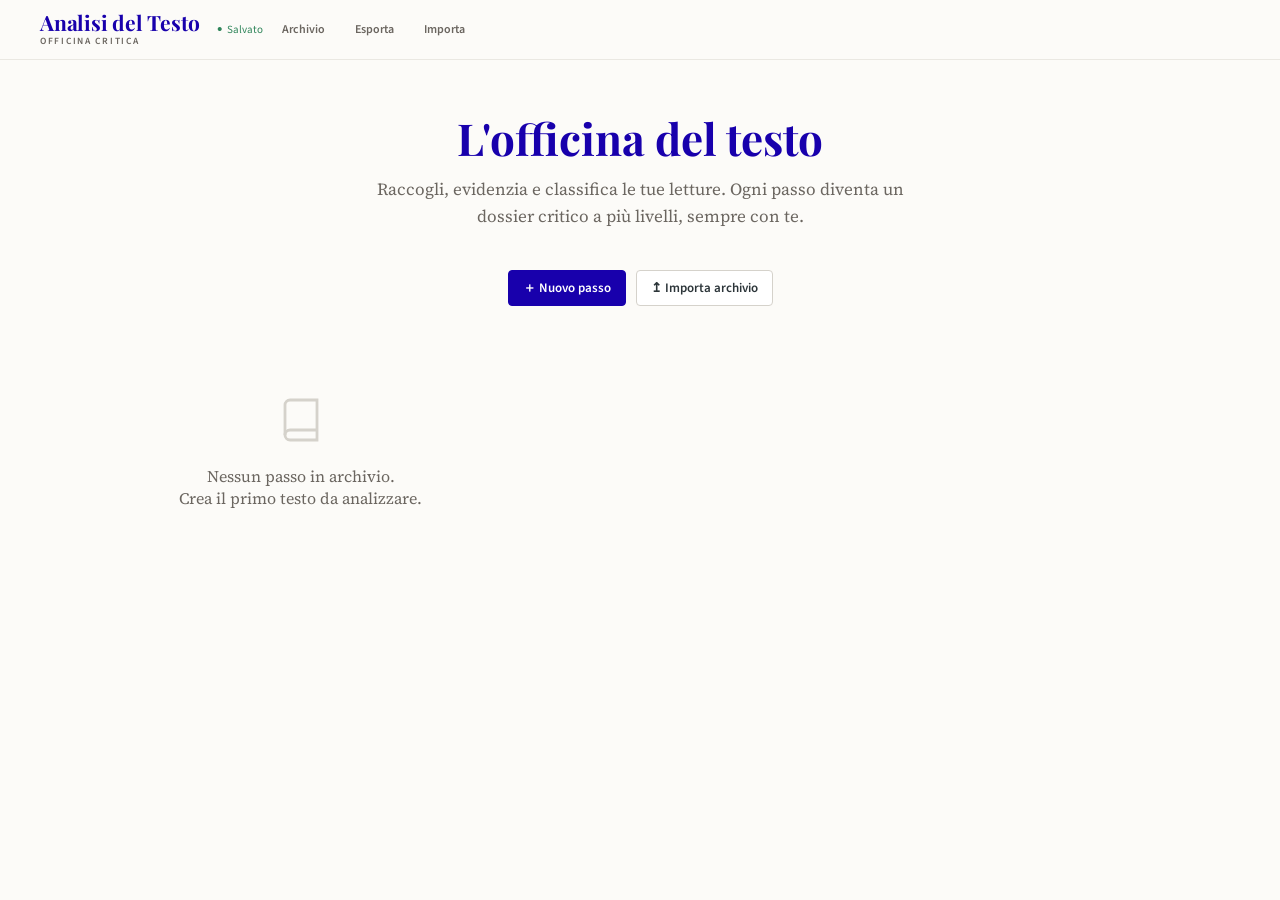
==== analisi.html @ 98984104 "Fase 1: strumento di analisi del testo a quattro livelli Strumento di Digital Humanities per il test" ====
<!DOCTYPE html>
<html lang="it">
<head>
<meta charset="UTF-8">
<meta name="viewport" content="width=device-width, initial-scale=1.0">
<title>Analisi del Testo · Officina critica</title>
<meta name="description" content="Strumento di Digital Humanities per l'analisi stratificata del testo letterario: stile e retorica, lessico e semantica, pragmatica, ipertestualità.">
<link rel="preconnect" href="https://fonts.googleapis.com">
<link rel="preconnect" href="https://fonts.gstatic.com" crossorigin>
<link href="https://fonts.googleapis.com/css2?family=Playfair+Display:ital,wght@0,400;0,600;0,700;1,400&family=Source+Serif+4:ital,wght@0,400;0,600;0,700;1,400&family=Source+Sans+3:wght@0,400;0,500;0,600;0,700&family=JetBrains+Mono:wght@400;600&display=swap" rel="stylesheet">
<link rel="stylesheet" href="assets/design.css">
</head>
<body>

<!-- ── TOP BAR ─────────────────────────────────────────────── -->
<header class="topbar">
  <a class="brand" href="index.html">Analisi del Testo<small>Officina critica</small></a>
  <div class="crumb" id="crumbWrap" style="display:none"><span id="crumb"></span></div>
  <div class="actions">
    <span class="save-dot" id="saveDot">Salvato</span>
    <button class="btn ghost sm" id="btnArchivio" title="Torna all'archivio">Archivio</button>
    <button class="btn ghost sm" id="btnExport" title="Esporta tutto l'archivio">Esporta</button>
    <button class="btn ghost sm" id="btnImport" title="Importa da file JSON">Importa</button>
  </div>
</header>

<!-- ── VISTA ARCHIVIO ──────────────────────────────────────── -->
<section id="view-archive">
  <div class="archive">
    <div class="archive-head">
      <h1>L'officina del testo</h1>
      <p>Raccogli, evidenzia e classifica le tue letture. Ogni passo diventa un dossier critico a più livelli, sempre con te.</p>
    </div>
    <div class="archive-bar">
      <button class="btn primary" id="btnNuovoPasso">＋ Nuovo passo</button>
      <button class="btn" id="btnImportArch">↥ Importa archivio</button>
    </div>
    <div class="passi-grid" id="passiGrid"></div>
  </div>
</section>

<!-- ── VISTA WORKSPACE ─────────────────────────────────────── -->
<section id="view-workspace" style="display:none">
  <div class="workspace">

    <!-- Pannello testo -->
    <div class="panel panel-text">
      <div class="work-meta">
        <div class="wm-author" id="wmAuthor"></div>
        <div class="wm-title" id="wmTitle"></div>
        <div class="wm-sub" id="wmSub"></div>
        <button class="btn ghost sm" id="btnEditPasso" style="margin-top:8px">✎ Dati del passo</button>
      </div>
      <div class="mode-toggle" id="modeToggle">
        <button data-mode="con">Con testo</button>
        <button data-mode="senza">Libro a fianco</button>
      </div>
      <div id="textHost"></div>
    </div>

    <!-- Pannello note -->
    <div class="panel panel-notes">
      <div class="notes-head">
        <div class="nh-row">
          <h2>Annotazioni</h2>
          <button class="btn primary sm" id="btnAddNote">＋ Annota</button>
        </div>
        <div class="view-toggle" id="viewToggle">
          <button data-view="livello" class="active">Per livello</button>
          <button data-view="importanza">Per importanza</button>
          <button data-view="sequenza">In sequenza</button>
        </div>
        <div class="filters" id="filterLivelli"></div>
        <div class="filters" id="filterImp"></div>
        <input type="text" class="notes-search" id="notesSearch" placeholder="Cerca tra commenti, voci, citazioni, tag…">
        <div class="nh-row" style="margin-top:10px">
          <span class="nh-count" id="notesCount">0 note</span>
          <button class="btn ghost sm" id="btnExportPasso" title="Esporta solo questo passo">Esporta passo</button>
        </div>
      </div>
      <div class="notes-list" id="notesList"></div>
    </div>

  </div>
</section>

<!-- ── MODALE ──────────────────────────────────────────────── -->
<div class="overlay" id="modal">
  <div class="modal">
    <div class="modal-head">
      <h3 id="modalTitle">Nuova annotazione</h3>
      <button class="btn ghost sm" id="modalClose">✕</button>
    </div>
    <div class="modal-body" id="modalBody"></div>
    <div class="modal-foot">
      <button class="btn danger" id="btnDelete" style="display:none">Elimina</button>
      <div style="display:flex;gap:10px;margin-left:auto">
        <button class="btn" id="btnCancel">Annulla</button>
        <button class="btn primary" id="btnSave">Salva</button>
      </div>
    </div>
  </div>
</div>

<input type="file" id="fileImport" accept="application/json,.json" style="display:none">
<div class="toast" id="toast"></div>

<script src="data/taxonomy.js"></script>
<script src="assets/app.js"></script>
</body>
</html>
---- assets/design.css ----
/* ============================================================
   ANALISI DEL TESTO — Design System
   Derivato dall'identità visiva di Poetrify (palette indaco,
   carta avorio, serif Playfair/Source Serif, sans Source Sans).
   ============================================================ */

:root {
  /* ── Brand & superfici ──────────────────────────────────── */
  --brand:        #1800AC;
  --brand-dark:   #0f0070;
  --brand-soft:   #ede9fc;
  --bg:           #fcfbf8;
  --paper:        #ffffff;
  --cream:        #f5f4f0;
  --ink:          #2c3539;
  --sepia:        #6b6660;
  --rule:         #d5d2cb;
  --rule-soft:    #eae8e2;

  /* ── Colori dei 4 livelli di analisi ────────────────────── */
  --retorica:        #1800AC;  --retorica-bg:   #ede9fc;
  --semantica:       #2f855a;  --semantica-bg:  #eef8f3;
  --pragmatica:      #2b6cb0;  --pragmatica-bg: #eef5fc;
  --ipertesto:       #9c6b3c;  --ipertesto-bg:  #f7f0e8;

  /* ── Importanza ─────────────────────────────────────────── */
  --imp-chiave:      #c53030;
  --imp-rilevante:   #d69e2e;
  --imp-accessoria:  #8a857d;

  /* ── Tipografia ─────────────────────────────────────────── */
  --font-display: 'Playfair Display', Georgia, 'Times New Roman', serif;
  --font-body:    'Source Serif 4', Georgia, serif;
  --font-ui:      'Source Sans 3', 'Helvetica Neue', Arial, sans-serif;
  --font-mono:    'JetBrains Mono', Consolas, monospace;

  /* ── Raggi, ombre, transizioni ──────────────────────────── */
  --radius-sm: 4px;
  --radius-md: 8px;
  --radius-lg: 12px;
  --shadow-card:  0 2px 8px rgba(44, 53, 57, 0.07);
  --shadow-lift:  0 10px 30px rgba(24, 0, 172, 0.10);
  --shadow-pop:   0 8px 28px rgba(44, 53, 57, 0.18);
  --ease: cubic-bezier(0.25, 0.1, 0.25, 1);
}

* { box-sizing: border-box; margin: 0; padding: 0; }

html, body {
  font-family: var(--font-body);
  color: var(--ink);
  background: var(--bg);
  -webkit-font-smoothing: antialiased;
  text-rendering: optimizeLegibility;
}
body { min-height: 100vh; }

a { color: var(--brand); text-decoration: none; }
a:hover { text-decoration: underline; }

::selection { background: rgba(24, 0, 172, 0.16); }

/* ============================================================
   HEADER / TOP BAR
   ============================================================ */
.topbar {
  position: sticky; top: 0; z-index: 40;
  display: flex; align-items: center; gap: 18px;
  padding: 12px clamp(16px, 4vw, 40px);
  background: rgba(252, 251, 248, 0.92);
  backdrop-filter: blur(8px);
  border-bottom: 1px solid var(--rule-soft);
}
.topbar .brand {
  font-family: var(--font-display);
  font-weight: 700; font-size: 21px; color: var(--brand);
  line-height: 1; letter-spacing: -0.01em; white-space: nowrap;
}
.topbar .brand small {
  display: block; font-family: var(--font-ui); font-weight: 600;
  font-size: 9.5px; letter-spacing: 0.18em; text-transform: uppercase;
  color: var(--sepia); margin-top: 4px;
}
.topbar .crumb {
  flex: 1; min-width: 0;
  font-family: var(--font-ui); font-size: 13px; color: var(--sepia);
  overflow: hidden; text-overflow: ellipsis; white-space: nowrap;
}
.topbar .crumb b { color: var(--ink); font-weight: 600; }
.topbar .actions { display: flex; gap: 8px; align-items: center; }
.save-dot {
  font-family: var(--font-ui); font-size: 11px; color: var(--semantica);
  display: inline-flex; align-items: center; gap: 5px; white-space: nowrap;
}
.save-dot::before { content: '●'; font-size: 9px; }
.save-dot.dirty { color: var(--imp-rilevante); }

/* ============================================================
   BOTTONI
   ============================================================ */
.btn {
  font-family: var(--font-ui); font-size: 13px; font-weight: 600;
  padding: 8px 14px; border-radius: var(--radius-sm);
  border: 1px solid var(--rule); background: var(--paper); color: var(--ink);
  cursor: pointer; transition: all 0.16s var(--ease); white-space: nowrap;
  display: inline-flex; align-items: center; gap: 6px;
}
.btn:hover { border-color: var(--brand); color: var(--brand); }
.btn.primary { background: var(--brand); border-color: var(--brand); color: #fff; }
.btn.primary:hover { background: var(--brand-dark); border-color: var(--brand-dark); color: #fff; }
.btn.ghost { border-color: transparent; background: transparent; color: var(--sepia); }
.btn.ghost:hover { color: var(--brand); background: var(--brand-soft); }
.btn.sm { padding: 5px 10px; font-size: 12px; }
.btn.danger:hover { border-color: var(--imp-chiave); color: var(--imp-chiave); }
.btn svg { width: 15px; height: 15px; }

/* ============================================================
   ARCHIVIO (libreria dei passi)
   ============================================================ */
.archive { max-width: 1080px; margin: 0 auto; padding: clamp(28px, 6vh, 64px) clamp(16px, 4vw, 40px); }
.archive-head { text-align: center; margin-bottom: 40px; }
.archive-head h1 {
  font-family: var(--font-display); font-weight: 700;
  font-size: clamp(30px, 5vw, 44px); color: var(--brand); line-height: 1.1;
}
.archive-head p { color: var(--sepia); margin-top: 14px; font-size: 17px; max-width: 36rem; margin-inline: auto; line-height: 1.6; }
.archive-bar { display: flex; gap: 10px; justify-content: center; flex-wrap: wrap; margin-bottom: 30px; }

.passi-grid {
  display: grid; gap: 18px;
  grid-template-columns: repeat(auto-fill, minmax(260px, 1fr));
}
.passo-card {
  display: flex; flex-direction: column; gap: 10px;
  padding: 22px; background: var(--paper);
  border: 1px solid var(--rule-soft); border-radius: var(--radius-lg);
  cursor: pointer; transition: all 0.18s var(--ease); text-align: left;
}
.passo-card:hover { border-color: var(--brand); box-shadow: var(--shadow-lift); transform: translateY(-3px); }
.passo-card .pc-genere {
  font-family: var(--font-ui); font-size: 10px; font-weight: 700;
  letter-spacing: 0.1em; text-transform: uppercase; color: var(--sepia);
}
.passo-card .pc-titolo { font-family: var(--font-display); font-size: 21px; font-weight: 700; color: var(--ink); line-height: 1.2; }
.passo-card .pc-meta { font-size: 14px; color: var(--sepia); font-style: italic; }
.passo-card .pc-stats { display: flex; gap: 6px; flex-wrap: wrap; margin-top: 6px; }
.passo-card .pc-del { align-self: flex-end; margin-top: auto; }

.dot-livello { width: 22px; height: 22px; border-radius: 50%; display: inline-flex; align-items: center; justify-content: center; font-family: var(--font-ui); font-size: 10px; font-weight: 700; color: #fff; }

.empty-state { text-align: center; padding: 60px 20px; color: var(--sepia); }
.empty-state svg { width: 48px; height: 48px; color: var(--rule); margin-bottom: 16px; }

/* ============================================================
   WORKSPACE (analisi a due colonne)
   ============================================================ */
.workspace { display: grid; grid-template-columns: minmax(0, 1.15fr) minmax(380px, 0.85fr); gap: 0; height: calc(100vh - 58px); }
.panel { overflow-y: auto; height: 100%; }
.panel-text { border-right: 1px solid var(--rule-soft); padding: clamp(20px, 3vw, 40px); background: var(--bg); }
.panel-notes { background: var(--cream); display: flex; flex-direction: column; }

/* ── Pannello testo ─────────────────────────────────────── */
.work-meta { margin-bottom: 22px; }
.work-meta .wm-author { font-family: var(--font-ui); font-size: 12px; font-weight: 700; letter-spacing: 0.08em; text-transform: uppercase; color: var(--sepia); }
.work-meta .wm-title { font-family: var(--font-display); font-size: clamp(24px, 3vw, 34px); font-weight: 700; color: var(--brand); line-height: 1.15; margin-top: 4px; }
.work-meta .wm-sub { font-size: 15px; color: var(--sepia); font-style: italic; margin-top: 4px; }

.mode-toggle { display: inline-flex; border: 1px solid var(--rule); border-radius: var(--radius-sm); overflow: hidden; margin-bottom: 18px; }
.mode-toggle button { font-family: var(--font-ui); font-size: 12.5px; font-weight: 600; padding: 7px 14px; border: none; background: var(--paper); color: var(--sepia); cursor: pointer; }
.mode-toggle button.active { background: var(--brand); color: #fff; }

.text-render {
  font-size: 18px; line-height: 1.95; white-space: pre-wrap; word-break: break-word;
  background: var(--paper); border: 1px solid var(--rule-soft); border-radius: var(--radius-md);
  padding: 24px 28px; position: relative;
}
.text-render.poesia { counter-reset: verso; }
.text-render .verso, .text-render .ln { display: block; white-space: pre-wrap; }
.text-render.poesia .verso { position: relative; padding-left: 2.6em; }
.text-render.poesia .verso::before {
  counter-increment: verso; content: counter(verso);
  position: absolute; left: 0; width: 2em; text-align: right;
  font-family: var(--font-ui); font-size: 11px; color: var(--rule);
  top: 0.5em; user-select: none;
}
.text-render .ln { margin-bottom: 0.4em; }
.text-render .verso.empty, .text-render .ln.empty { min-height: 0.7em; }
.text-render mark {
  border-radius: 3px; padding: 0.05em 0.1em; cursor: pointer;
  background: transparent; box-shadow: inset 0 -0.55em 0 var(--hl, rgba(24,0,172,0.16));
  transition: box-shadow 0.15s var(--ease);
}
.text-render mark:hover, .text-render mark.focused { box-shadow: inset 0 -0.9em 0 var(--hl, rgba(24,0,172,0.28)); }

.text-empty-hint { color: var(--sepia); font-style: italic; padding: 30px; text-align: center; border: 1px dashed var(--rule); border-radius: var(--radius-md); }

textarea.text-input {
  width: 100%; min-height: 320px; font-family: var(--font-body); font-size: 17px; line-height: 1.8;
  padding: 18px; border: 1px solid var(--rule); border-radius: var(--radius-md);
  background: var(--paper); color: var(--ink); resize: vertical;
}
textarea.text-input:focus { outline: none; border-color: var(--brand); }

.sel-hint {
  font-family: var(--font-ui); font-size: 12.5px; color: var(--sepia);
  display: flex; align-items: center; gap: 8px; margin-top: 14px; padding: 10px 14px;
  background: var(--brand-soft); border-radius: var(--radius-sm);
}

/* ── Pannello note ──────────────────────────────────────── */
.notes-head { padding: 18px 20px 12px; border-bottom: 1px solid var(--rule-soft); background: var(--cream); position: sticky; top: 0; z-index: 5; }
.notes-head h2 { font-family: var(--font-ui); font-size: 12px; font-weight: 700; letter-spacing: 0.1em; text-transform: uppercase; color: var(--sepia); }
.notes-head .nh-row { display: flex; justify-content: space-between; align-items: center; gap: 10px; }
.notes-head .nh-count { font-family: var(--font-ui); font-size: 12px; color: var(--sepia); }

.view-toggle { display: inline-flex; gap: 4px; margin-top: 12px; }
.view-toggle button { font-family: var(--font-ui); font-size: 11.5px; font-weight: 600; padding: 5px 10px; border: 1px solid var(--rule); border-radius: 20px; background: transparent; color: var(--sepia); cursor: pointer; }
.view-toggle button.active { background: var(--ink); color: #fff; border-color: var(--ink); }

.filters { display: flex; flex-wrap: wrap; gap: 6px; margin-top: 12px; }
.chip {
  font-family: var(--font-ui); font-size: 11.5px; font-weight: 600;
  padding: 4px 10px; border-radius: 20px; border: 1px solid var(--rule);
  background: var(--paper); color: var(--sepia); cursor: pointer;
  display: inline-flex; align-items: center; gap: 5px; transition: all 0.14s var(--ease);
}
.chip .swatch { width: 9px; height: 9px; border-radius: 50%; }
.chip.active { color: #fff; border-color: transparent; }
.chip.active.lv-retorica { background: var(--retorica); }
.chip.active.lv-semantica { background: var(--semantica); }
.chip.active.lv-pragmatica { background: var(--pragmatica); }
.chip.active.lv-ipertesto { background: var(--ipertesto); }
.chip.active.imp { background: var(--ink); }

.notes-search { width: 100%; margin-top: 12px; font-family: var(--font-ui); font-size: 13px; padding: 8px 12px; border: 1px solid var(--rule); border-radius: var(--radius-sm); background: var(--paper); }
.notes-search:focus { outline: none; border-color: var(--brand); }

.notes-list { padding: 14px 16px 80px; overflow-y: auto; flex: 1; }
.note-group { margin-bottom: 18px; }
.note-group-title { font-family: var(--font-ui); font-size: 11px; font-weight: 700; letter-spacing: 0.08em; text-transform: uppercase; color: var(--sepia); padding: 4px 2px 8px; display: flex; align-items: center; gap: 8px; }
.note-group-title .gt-line { flex: 1; height: 1px; background: var(--rule-soft); }

/* ── Card annotazione ───────────────────────────────────── */
.note-card {
  background: var(--paper); border: 1px solid var(--rule-soft);
  border-left: 4px solid var(--lv, var(--brand)); border-radius: var(--radius-md);
  padding: 14px 16px; margin-bottom: 10px; cursor: pointer;
  transition: all 0.15s var(--ease); box-shadow: var(--shadow-card);
}
.note-card:hover { transform: translateX(-2px); box-shadow: var(--shadow-lift); }
.note-card.lv-retorica  { --lv: var(--retorica); }
.note-card.lv-semantica { --lv: var(--semantica); }
.note-card.lv-pragmatica{ --lv: var(--pragmatica); }
.note-card.lv-ipertesto { --lv: var(--ipertesto); }

.nc-top { display: flex; align-items: center; gap: 8px; margin-bottom: 6px; flex-wrap: wrap; }
.nc-cat { font-family: var(--font-ui); font-size: 10.5px; font-weight: 700; letter-spacing: 0.04em; text-transform: uppercase; color: var(--lv, var(--brand)); }
.nc-voce { font-family: var(--font-ui); font-size: 12px; font-weight: 700; color: var(--ink); padding: 2px 8px; background: var(--cream); border-radius: 20px; }
.nc-imp { margin-left: auto; font-family: var(--font-ui); font-size: 9px; font-weight: 800; letter-spacing: 0.05em; padding: 2px 7px; border-radius: 3px; color: #fff; }
.nc-imp.chiave { background: var(--imp-chiave); }
.nc-imp.rilevante { background: var(--imp-rilevante); }
.nc-imp.accessoria { background: var(--imp-accessoria); }

.nc-ref { font-family: var(--font-mono); font-size: 11px; color: var(--sepia); margin-bottom: 6px; }
.nc-quote { font-style: italic; color: var(--ink); border-left: 2px solid var(--rule); padding-left: 10px; margin: 6px 0; font-size: 14.5px; line-height: 1.5; }
.nc-comment { font-size: 14.5px; line-height: 1.6; color: var(--ink); }
.nc-tags { display: flex; flex-wrap: wrap; gap: 5px; margin-top: 8px; }
.nc-tag { font-family: var(--font-ui); font-size: 10.5px; color: var(--sepia); background: var(--cream); padding: 2px 8px; border-radius: 20px; }
.nc-link { font-family: var(--font-ui); font-size: 11.5px; color: var(--lv); margin-top: 6px; display: inline-flex; align-items: center; gap: 5px; }

/* ============================================================
   MODALE / FORM ANNOTAZIONE
   ============================================================ */
.overlay { position: fixed; inset: 0; background: rgba(44, 53, 57, 0.45); backdrop-filter: blur(2px); z-index: 100; display: none; align-items: center; justify-content: center; padding: 20px; }
.overlay.open { display: flex; }
.modal { background: var(--bg); border-radius: var(--radius-lg); width: 100%; max-width: 560px; max-height: 90vh; overflow-y: auto; box-shadow: var(--shadow-pop); }
.modal-head { display: flex; align-items: center; justify-content: space-between; padding: 18px 22px; border-bottom: 1px solid var(--rule-soft); position: sticky; top: 0; background: var(--bg); z-index: 2; }
.modal-head h3 { font-family: var(--font-display); font-size: 20px; color: var(--brand); }
.modal-body { padding: 20px 22px; }
.modal-foot { padding: 16px 22px; border-top: 1px solid var(--rule-soft); display: flex; justify-content: space-between; gap: 10px; position: sticky; bottom: 0; background: var(--bg); }

.field { margin-bottom: 16px; }
.field label { display: block; font-family: var(--font-ui); font-size: 12px; font-weight: 700; letter-spacing: 0.04em; text-transform: uppercase; color: var(--sepia); margin-bottom: 6px; }
.field input[type=text], .field textarea, .field select {
  width: 100%; font-family: var(--font-body); font-size: 15px; padding: 9px 12px;
  border: 1px solid var(--rule); border-radius: var(--radius-sm); background: var(--paper); color: var(--ink);
}
.field input:focus, .field textarea:focus, .field select:focus { outline: none; border-color: var(--brand); }
.field textarea { resize: vertical; min-height: 80px; font-family: var(--font-body); line-height: 1.6; }
.field .hint { font-family: var(--font-ui); font-size: 11.5px; color: var(--sepia); margin-top: 4px; font-style: italic; }
.field-row { display: grid; grid-template-columns: 1fr 1fr; gap: 12px; }

.livello-picker { display: grid; grid-template-columns: repeat(2, 1fr); gap: 8px; }
.lv-opt { display: flex; flex-direction: column; gap: 2px; padding: 10px 12px; border: 1.5px solid var(--rule); border-radius: var(--radius-sm); cursor: pointer; transition: all 0.14s var(--ease); background: var(--paper); }
.lv-opt:hover { border-color: var(--c); }
.lv-opt.sel { border-color: var(--c); background: var(--cbg); }
.lv-opt .lo-name { font-family: var(--font-ui); font-size: 13px; font-weight: 700; color: var(--c); }
.lv-opt .lo-desc { font-size: 11.5px; color: var(--sepia); line-height: 1.35; }

.imp-picker { display: flex; gap: 8px; }
.imp-opt { flex: 1; text-align: center; padding: 8px; border: 1.5px solid var(--rule); border-radius: var(--radius-sm); cursor: pointer; font-family: var(--font-ui); font-size: 12.5px; font-weight: 700; background: var(--paper); color: var(--sepia); transition: all 0.14s var(--ease); }
.imp-opt:hover { border-color: var(--ink); }
.imp-opt.sel.chiave { background: var(--imp-chiave); border-color: var(--imp-chiave); color: #fff; }
.imp-opt.sel.rilevante { background: var(--imp-rilevante); border-color: var(--imp-rilevante); color: #fff; }
.imp-opt.sel.accessoria { background: var(--imp-accessoria); border-color: var(--imp-accessoria); color: #fff; }

.tag-input-wrap { display: flex; flex-wrap: wrap; gap: 6px; align-items: center; padding: 6px; border: 1px solid var(--rule); border-radius: var(--radius-sm); background: var(--paper); }
.tag-input-wrap input { border: none; flex: 1; min-width: 100px; font-family: var(--font-body); font-size: 14px; padding: 4px; background: transparent; }
.tag-input-wrap input:focus { outline: none; }
.tag-pill { font-family: var(--font-ui); font-size: 11.5px; background: var(--brand-soft); color: var(--brand); padding: 3px 8px; border-radius: 20px; display: inline-flex; align-items: center; gap: 5px; }
.tag-pill button { border: none; background: none; cursor: pointer; color: var(--brand); font-size: 13px; line-height: 1; padding: 0; }

.tooltip-host { position: relative; cursor: help; border-bottom: 1px dotted var(--rule); }

/* Coming soon cards (hub) */
.soon { opacity: 0.62; cursor: default; }
.soon:hover { transform: none; border-color: var(--rule-soft); box-shadow: var(--shadow-card); }
.soon .badge-soon { font-family: var(--font-ui); font-size: 9.5px; font-weight: 700; letter-spacing: 0.1em; text-transform: uppercase; color: var(--sepia); background: var(--cream); padding: 3px 8px; border-radius: 20px; align-self: flex-start; }

/* ── Toast ──────────────────────────────────────────────── */
.toast { position: fixed; bottom: 24px; left: 50%; transform: translateX(-50%) translateY(20px); background: var(--ink); color: #fff; font-family: var(--font-ui); font-size: 13px; padding: 11px 20px; border-radius: var(--radius-md); box-shadow: var(--shadow-pop); opacity: 0; pointer-events: none; transition: all 0.25s var(--ease); z-index: 200; }
.toast.show { opacity: 1; transform: translateX(-50%) translateY(0); }

/* ── Responsive ─────────────────────────────────────────── */
@media (max-width: 880px) {
  .workspace { grid-template-columns: 1fr; height: auto; }
  .panel { height: auto; overflow: visible; }
  .panel-text { border-right: none; border-bottom: 1px solid var(--rule-soft); }
  .panel-notes { min-height: 60vh; }
  .field-row, .livello-picker { grid-template-columns: 1fr; }
}
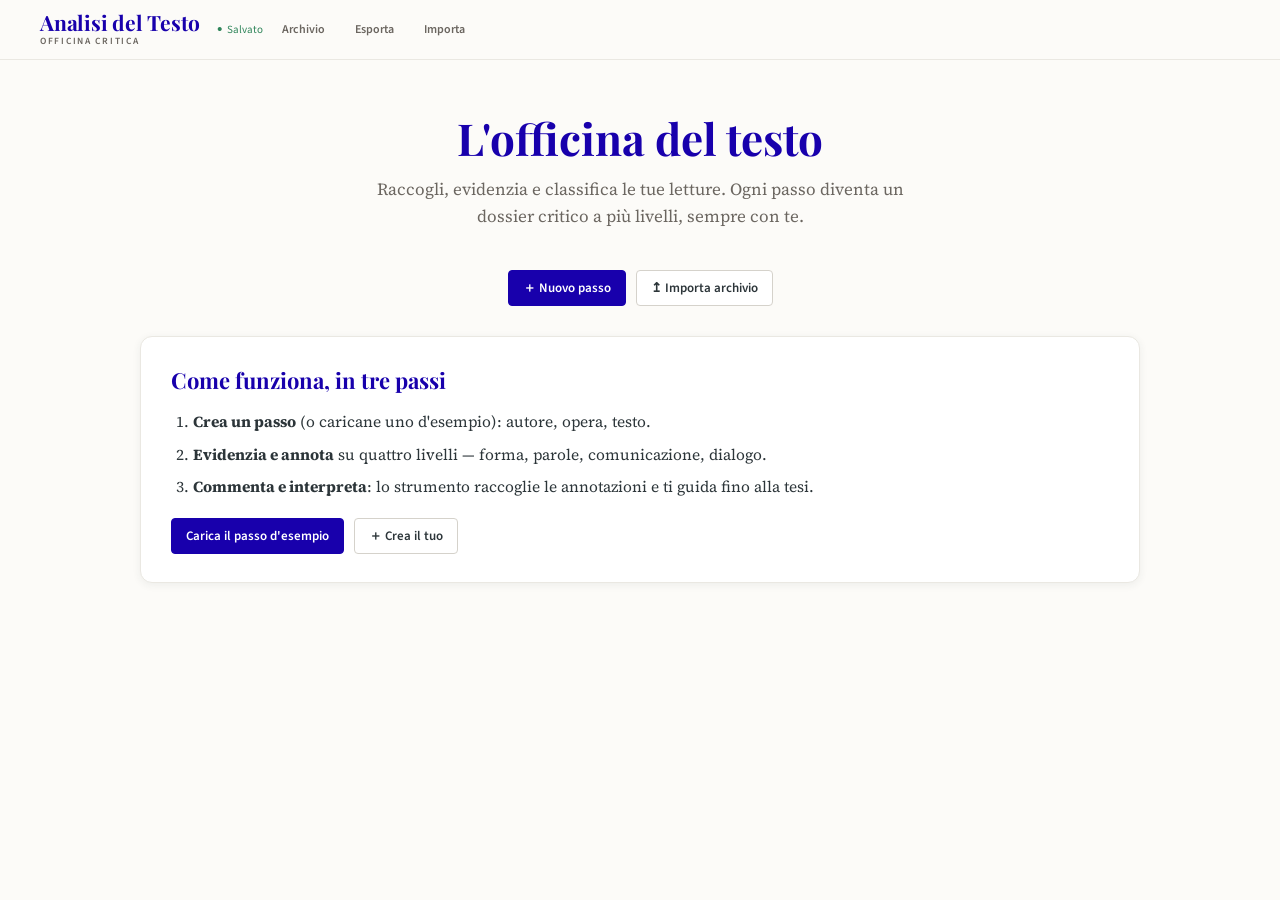
==== commit 277aca4c: "Audit fixes: sicurezza dati, onboarding, robustezza offset, dossier Interventi sulle falle letali/se" ====
--- a/analisi.html
+++ b/analisi.html
@@ -63,8 +63,12 @@
       <div class="notes-head">
         <div class="nh-row">
           <h2>Annotazioni</h2>
-          <button class="btn primary sm" id="btnAddNote">＋ Annota</button>
+          <div style="display:flex;gap:6px">
+            <button class="btn sm" id="btnBatch" title="Analisi rapida: tagga una categoria su tutto il testo">⚡ Rapida</button>
+            <button class="btn primary sm" id="btnAddNote">＋ Annota</button>
+          </div>
         </div>
+        <div class="batch-bar" id="batchBar"></div>
         <div class="view-toggle" id="viewToggle">
           <button data-view="livello" class="active">Per livello</button>
           <button data-view="importanza">Per importanza</button>
@@ -75,7 +79,10 @@
         <input type="text" class="notes-search" id="notesSearch" placeholder="Cerca tra commenti, voci, citazioni, tag…">
         <div class="nh-row" style="margin-top:10px">
           <span class="nh-count" id="notesCount">0 note</span>
-          <button class="btn ghost sm" id="btnExportPasso" title="Esporta solo questo passo">Esporta passo</button>
+          <div style="display:flex;gap:6px">
+            <button class="btn ghost sm" id="btnDossier" title="Dossier completo stampabile / PDF">Dossier (PDF)</button>
+            <button class="btn ghost sm" id="btnExportPasso" title="Esporta solo questo passo (JSON)">Esporta passo</button>
+          </div>
         </div>
       </div>
       <div class="notes-list" id="notesList"></div>
@@ -106,6 +113,8 @@
 <div class="toast" id="toast"></div>
 
 <script src="data/taxonomy.js"></script>
+<script src="data/commento.js"></script>
+<script src="data/interpretazione.js"></script>
 <script src="assets/app.js"></script>
 </body>
 </html>
--- a/assets/design.css
+++ b/assets/design.css
@@ -148,6 +148,23 @@
 
 .dot-livello { width: 22px; height: 22px; border-radius: 50%; display: inline-flex; align-items: center; justify-content: center; font-family: var(--font-ui); font-size: 10px; font-weight: 700; color: #fff; }
 
+/* Onboarding (primo avvio) */
+.welcome { grid-column: 1 / -1; background: var(--paper); border: 1px solid var(--rule-soft); border-radius: var(--radius-lg); padding: 28px 30px; box-shadow: var(--shadow-card); }
+.welcome h3 { font-family: var(--font-display); font-size: 22px; color: var(--brand); margin-bottom: 14px; }
+.welcome-steps { padding-left: 22px; }
+.welcome-steps li { font-size: 15.5px; line-height: 1.7; color: var(--ink); margin-bottom: 6px; }
+.welcome-actions { display: flex; gap: 10px; flex-wrap: wrap; margin-top: 18px; }
+
+/* Promemoria di backup */
+.backup-reminder { display: flex; align-items: center; justify-content: space-between; gap: 12px; flex-wrap: wrap; background: var(--brand-soft); border: 1px solid var(--brand); border-radius: var(--radius-md); padding: 10px 14px; font-family: var(--font-ui); font-size: 13px; color: var(--brand-dark); margin-bottom: 4px; }
+
+/* Banner memoria piena (bloccante in evidenza) */
+.quota-banner { position: fixed; left: 0; right: 0; bottom: 0; z-index: 300; display: flex; align-items: center; justify-content: center; gap: 14px; flex-wrap: wrap; background: var(--imp-chiave); color: #fff; font-family: var(--font-ui); font-size: 13.5px; padding: 12px 18px; box-shadow: 0 -2px 12px rgba(0,0,0,0.2); }
+.quota-banner .btn { background: #fff; color: var(--imp-chiave); border-color: #fff; }
+
+/* Avviso evidenziatura orfana */
+.nc-warn { font-family: var(--font-ui); font-size: 11.5px; color: var(--imp-chiave); margin: 4px 0; }
+
 .empty-state { text-align: center; padding: 60px 20px; color: var(--sepia); }
 .empty-state svg { width: 48px; height: 48px; color: var(--rule); margin-bottom: 16px; }
 
@@ -232,6 +249,18 @@
 .chip.active.lv-ipertesto { background: var(--ipertesto); }
 .chip.active.imp { background: var(--ink); }
 
+/* Analisi rapida (batch) */
+#btnBatch.active { background: var(--imp-rilevante); border-color: var(--imp-rilevante); color: #fff; }
+.batch-bar { display: none; }
+.batch-bar.on { display: block; margin-top: 12px; padding: 12px; border: 1px solid var(--imp-rilevante); border-radius: var(--radius-md); background: #fffaf0; }
+.batch-row { display: flex; flex-wrap: wrap; gap: 6px; margin-bottom: 8px; }
+.batch-sel { font-family: var(--font-ui); font-size: 12.5px; padding: 6px 10px; border: 1px solid var(--rule); border-radius: var(--radius-sm); background: var(--paper); color: var(--ink); flex: 1; min-width: 120px; }
+.batch-sel:focus { outline: none; border-color: var(--brand); }
+.batch-status { display: flex; align-items: center; gap: 8px; flex-wrap: wrap; font-family: var(--font-ui); font-size: 12px; color: var(--ink); margin-top: 2px; }
+.batch-status > span:first-child { flex: 1; min-width: 140px; }
+.batch-count { font-weight: 700; color: var(--imp-rilevante); white-space: nowrap; }
+.text-render.batch-on { cursor: crosshair; box-shadow: inset 0 0 0 2px rgba(214,158,46,0.4); }
+
 .notes-search { width: 100%; margin-top: 12px; font-family: var(--font-ui); font-size: 13px; padding: 8px 12px; border: 1px solid var(--rule); border-radius: var(--radius-sm); background: var(--paper); }
 .notes-search:focus { outline: none; border-color: var(--brand); }
 
@@ -288,6 +317,10 @@
 .field input:focus, .field textarea:focus, .field select:focus { outline: none; border-color: var(--brand); }
 .field textarea { resize: vertical; min-height: 80px; font-family: var(--font-body); line-height: 1.6; }
 .field .hint { font-family: var(--font-ui); font-size: 11.5px; color: var(--sepia); margin-top: 4px; font-style: italic; }
+/* Promemoria sfumato della figura: definizione + esempio */
+.voce-def { font-family: var(--font-body); font-size: 13px; line-height: 1.5; color: var(--sepia); opacity: 0.85; margin: -6px 0 14px; padding: 8px 12px; border-left: 2px solid var(--rule); background: var(--cream); border-radius: 0 var(--radius-sm) var(--radius-sm) 0; }
+.voce-es { display: block; margin-top: 3px; font-style: italic; opacity: 0.8; }
+.nc-voce[title] { cursor: help; }
 .field-row { display: grid; grid-template-columns: 1fr 1fr; gap: 12px; }
 
 .livello-picker { display: grid; grid-template-columns: repeat(2, 1fr); gap: 8px; }
@@ -297,6 +330,53 @@
 .lv-opt .lo-name { font-family: var(--font-ui); font-size: 13px; font-weight: 700; color: var(--c); }
 .lv-opt .lo-desc { font-size: 11.5px; color: var(--sepia); line-height: 1.35; }
 
+/* Guida didattica del livello (parole semplici, accessibile a un liceale) */
+.guida-livello { background: var(--cream); border-left: 3px solid var(--brand); border-radius: 0 var(--radius-sm) var(--radius-sm) 0; padding: 11px 14px; margin: -6px 0 16px; }
+.gl-domanda { font-family: var(--font-ui); font-weight: 700; font-size: 13.5px; line-height: 1.4; margin-bottom: 5px; }
+.gl-intento { font-size: 13.5px; line-height: 1.55; color: var(--ink); }
+.gl-es { font-size: 12.5px; font-style: italic; color: var(--sepia); margin-top: 5px; }
+.gl-check { margin-top: 9px; }
+.glc-label { display: block; font-family: var(--font-ui); font-size: 10.5px; font-weight: 700; letter-spacing: 0.05em; text-transform: uppercase; color: var(--sepia); margin-bottom: 4px; }
+.gl-check ul { margin: 0; padding-left: 0; list-style: none; display: flex; flex-wrap: wrap; gap: 5px 7px; }
+.gl-check li { font-family: var(--font-ui); font-size: 12px; line-height: 1.3; color: var(--ink); background: var(--paper); border: 1px solid var(--rule-soft); border-radius: 20px; padding: 3px 10px; }
+.gl-check li::before { content: '✓ '; color: var(--semantica); font-weight: 700; }
+
+/* Guida dell'insegnante per la categoria (voce personale, curata) */
+.guida-cat { position: relative; font-family: var(--font-body); font-size: 14px; line-height: 1.6; color: var(--ink); background: var(--paper); border: 1px solid var(--rule-soft); border-left: 3px solid var(--c, var(--brand)); border-radius: 0 var(--radius-sm) var(--radius-sm) 0; padding: 11px 14px 11px 34px; margin: -4px 0 14px; }
+.guida-cat::before { content: '“'; position: absolute; left: 10px; top: 4px; font-family: var(--font-display); font-size: 30px; line-height: 1; color: var(--c, var(--brand)); opacity: 0.5; }
+
+/* Costruttore rapido del riferimento */
+.ref-chips { display: flex; flex-wrap: wrap; gap: 6px; margin-bottom: 8px; }
+.ref-chip { font-family: var(--font-ui); font-size: 12px; font-weight: 600; padding: 5px 11px; border: 1px solid var(--rule); border-radius: 20px; background: var(--paper); color: var(--sepia); cursor: pointer; transition: all 0.14s var(--ease); }
+.ref-chip:hover { border-color: var(--brand); color: var(--brand); }
+.ref-chip.on { background: var(--brand); border-color: var(--brand); color: #fff; }
+
+/* Barra del livello scelto (le altre 3 scelte scompaiono) */
+.lv-selected { display: flex; align-items: center; justify-content: space-between; gap: 10px; padding: 10px 14px; border: 1.5px solid var(--c, var(--brand)); border-radius: var(--radius-sm); background: var(--paper); }
+.lv-sel-name { font-family: var(--font-ui); font-size: 14px; font-weight: 700; color: var(--c, var(--brand)); }
+.lv-change { font-family: var(--font-ui); font-size: 12px; font-weight: 600; border: none; background: none; color: var(--sepia); cursor: pointer; }
+.lv-change:hover { color: var(--c, var(--brand)); text-decoration: underline; }
+
+/* Menù unico categoria+voce (combobox con micro-descrizioni) */
+.combo { position: relative; }
+.combo-btn { width: 100%; display: flex; align-items: center; justify-content: space-between; gap: 8px; font-family: var(--font-body); font-size: 15px; padding: 9px 12px; border: 1px solid var(--rule); border-radius: var(--radius-sm); background: var(--paper); color: var(--sepia); cursor: pointer; text-align: left; }
+.combo-btn.has { color: var(--ink); font-weight: 600; }
+.combo-btn:hover { border-color: var(--brand); }
+.combo-caret { color: var(--sepia); font-size: 12px; }
+.combo-panel { position: absolute; z-index: 20; left: 0; right: 0; top: calc(100% + 4px); background: var(--paper); border: 1px solid var(--rule); border-radius: var(--radius-sm); box-shadow: var(--shadow-pop); padding: 8px; }
+.combo-search { width: 100%; font-family: var(--font-ui); font-size: 13px; padding: 7px 10px; border: 1px solid var(--rule); border-radius: var(--radius-sm); margin-bottom: 6px; }
+.combo-search:focus { outline: none; border-color: var(--brand); }
+.combo-list { max-height: 280px; overflow-y: auto; }
+.combo-group-label { font-family: var(--font-ui); font-size: 10px; font-weight: 700; letter-spacing: 0.06em; text-transform: uppercase; color: var(--sepia); padding: 8px 8px 4px; border-top: 1px solid var(--rule-soft); margin-top: 4px; }
+.combo-group:first-child .combo-group-label { border-top: none; margin-top: 0; }
+.combo-item { display: block; width: 100%; text-align: left; border: none; background: none; cursor: pointer; padding: 6px 8px; border-radius: var(--radius-sm); }
+.combo-item:hover { background: var(--brand-soft); }
+.combo-item.on { background: var(--brand-soft); }
+.ci-name { display: block; font-family: var(--font-ui); font-size: 13.5px; font-weight: 600; color: var(--ink); }
+.ci-def { display: block; font-size: 12px; line-height: 1.35; color: var(--sepia); margin-top: 1px; }
+.combo-free { width: 100%; margin-top: 8px; font-family: var(--font-body); font-size: 14px; padding: 8px 12px; border: 1px dashed var(--rule); border-radius: var(--radius-sm); background: var(--bg); color: var(--ink); }
+.combo-free:focus { outline: none; border-color: var(--brand); border-style: solid; }
+
 .imp-picker { display: flex; gap: 8px; }
 .imp-opt { flex: 1; text-align: center; padding: 8px; border: 1.5px solid var(--rule); border-radius: var(--radius-sm); cursor: pointer; font-family: var(--font-ui); font-size: 12.5px; font-weight: 700; background: var(--paper); color: var(--sepia); transition: all 0.14s var(--ease); }
 .imp-opt:hover { border-color: var(--ink); }
@@ -304,6 +384,25 @@
 .imp-opt.sel.rilevante { background: var(--imp-rilevante); border-color: var(--imp-rilevante); color: #fff; }
 .imp-opt.sel.accessoria { background: var(--imp-accessoria); border-color: var(--imp-accessoria); color: #fff; }
 
+/* ── Blocco ipertestuale ────────────────────────────────── */
+.iper-block { border: 1px solid var(--ipertesto); border-radius: var(--radius-md); padding: 14px 14px 4px; margin-bottom: 16px; background: var(--ipertesto-bg); }
+.iper-block .field { margin-bottom: 12px; }
+.seg { display: flex; flex-wrap: wrap; gap: 6px; }
+.seg button { font-family: var(--font-ui); font-size: 12px; font-weight: 600; padding: 6px 11px; border: 1.5px solid var(--rule); border-radius: 20px; background: var(--paper); color: var(--sepia); cursor: pointer; transition: all 0.14s var(--ease); }
+.seg button:hover { border-color: var(--ipertesto); color: var(--ipertesto); }
+.seg button.on { background: var(--ipertesto); border-color: var(--ipertesto); color: #fff; }
+.lettura { font-family: var(--font-ui); font-size: 12.5px; color: var(--ink); background: var(--paper); border: 1px dashed var(--ipertesto); border-radius: var(--radius-sm); padding: 8px 12px; margin: -2px 0 12px; }
+.lettura b { color: var(--ipertesto); }
+.bussola { margin: 4px 0 8px; }
+.bussola > summary { cursor: pointer; font-family: var(--font-ui); font-size: 12px; font-weight: 700; color: var(--ipertesto); list-style: none; padding: 4px 0; }
+.bussola > summary::-webkit-details-marker { display: none; }
+.bussola > summary::before { content: '▸ '; }
+.bussola[open] > summary::before { content: '▾ '; }
+.bussola ol { margin: 6px 0 4px; padding-left: 20px; }
+.bussola li { font-family: var(--font-body); font-size: 13.5px; line-height: 1.5; color: var(--ink); margin-bottom: 5px; }
+.nc-iper { display: flex; flex-wrap: wrap; gap: 5px; margin-top: 7px; }
+.nc-iper span { font-family: var(--font-ui); font-size: 10.5px; font-weight: 600; color: var(--ipertesto); background: var(--ipertesto-bg); border: 1px solid var(--ipertesto); border-radius: 20px; padding: 2px 9px; }
+
 .tag-input-wrap { display: flex; flex-wrap: wrap; gap: 6px; align-items: center; padding: 6px; border: 1px solid var(--rule); border-radius: var(--radius-sm); background: var(--paper); }
 .tag-input-wrap input { border: none; flex: 1; min-width: 100px; font-family: var(--font-body); font-size: 14px; padding: 4px; background: transparent; }
 .tag-input-wrap input:focus { outline: none; }
@@ -316,6 +415,109 @@
 .soon { opacity: 0.62; cursor: default; }
 .soon:hover { transform: none; border-color: var(--rule-soft); box-shadow: var(--shadow-card); }
 .soon .badge-soon { font-family: var(--font-ui); font-size: 9.5px; font-weight: 700; letter-spacing: 0.1em; text-transform: uppercase; color: var(--sepia); background: var(--cream); padding: 3px 8px; border-radius: 20px; align-self: flex-start; }
+
+/* ============================================================
+   COMMENTO (Fase 2)
+   ============================================================ */
+.commento-wrap { max-width: 880px; margin: 0 auto; padding: clamp(20px, 4vh, 40px) clamp(16px, 4vw, 32px) 0; }
+.commento-wrap .work-meta { text-align: center; margin-bottom: 22px; }
+.commento-wrap .wm-author { display: block; }
+
+.proto-row { display: flex; align-items: center; justify-content: space-between; gap: 12px; margin-bottom: 16px; flex-wrap: wrap; }
+
+.vademecum { display: none; border: 1px solid var(--rule-soft); border-radius: var(--radius-md); overflow: hidden; margin-bottom: 18px; }
+.vademecum.open { display: block; }
+.vade-row { display: grid; grid-template-columns: 0.8fr 1.6fr 1.2fr; gap: 12px; padding: 10px 14px; border-bottom: 1px solid var(--rule-soft); font-size: 13px; }
+.vade-row:last-child { border-bottom: none; }
+.vade-head { background: var(--cream); font-family: var(--font-ui); font-size: 10.5px; font-weight: 700; text-transform: uppercase; letter-spacing: 0.06em; color: var(--sepia); }
+.vade-area { font-family: var(--font-ui); font-weight: 700; color: var(--brand); }
+.vade-cerca { color: var(--ink); }
+.vade-errore { color: var(--imp-chiave); font-size: 12px; font-style: italic; }
+
+.domande-chiave { background: var(--ipertesto-bg); border: 1px solid var(--ipertesto); border-radius: var(--radius-md); padding: 14px 18px; margin-bottom: 18px; }
+.domande-chiave h3 { font-family: var(--font-ui); font-size: 11px; font-weight: 700; text-transform: uppercase; letter-spacing: 0.08em; color: var(--ipertesto); margin-bottom: 8px; }
+.domande-chiave ol { padding-left: 20px; }
+.domande-chiave li { font-size: 14px; line-height: 1.5; margin-bottom: 5px; }
+
+.text-ro { margin-bottom: 18px; border: 1px solid var(--rule-soft); border-radius: var(--radius-md); background: var(--paper); }
+.text-ro > summary { cursor: pointer; padding: 10px 16px; font-family: var(--font-ui); font-size: 11px; font-weight: 700; text-transform: uppercase; letter-spacing: 0.08em; color: var(--sepia); list-style: none; }
+.text-ro > summary::-webkit-details-marker { display: none; }
+.text-ro > summary::before { content: '▸ '; }
+.text-ro[open] > summary::before { content: '▾ '; }
+.text-ro .text-render { border: none; border-top: 1px solid var(--rule-soft); border-radius: 0; font-size: 16px; }
+
+.progress { display: flex; align-items: center; gap: 12px; margin-bottom: 20px; }
+.progress-track { flex: 1; height: 6px; background: var(--rule-soft); border-radius: 6px; overflow: hidden; }
+.progress-bar { height: 100%; width: 0; background: var(--brand); transition: width 0.3s var(--ease); }
+.progress span { font-family: var(--font-ui); font-size: 12px; color: var(--sepia); white-space: nowrap; }
+
+.fase { background: var(--paper); border: 1px solid var(--rule-soft); border-radius: var(--radius-lg); padding: 22px 24px; margin-bottom: 18px; box-shadow: var(--shadow-card); }
+.fase-head { display: flex; gap: 14px; align-items: flex-start; margin-bottom: 16px; }
+.fase-n { flex: none; width: 30px; height: 30px; border-radius: 50%; background: var(--brand); color: #fff; font-family: var(--font-ui); font-weight: 700; font-size: 15px; display: flex; align-items: center; justify-content: center; }
+.fase-head h2 { font-family: var(--font-display); font-size: 22px; color: var(--brand); line-height: 1.15; }
+.fase-ob { font-size: 14px; color: var(--sepia); font-style: italic; margin-top: 3px; }
+
+.cmp-field { margin-bottom: 14px; }
+.cmp-field label { display: block; font-family: var(--font-ui); font-size: 12px; font-weight: 700; letter-spacing: 0.03em; text-transform: uppercase; color: var(--ink); margin-bottom: 6px; }
+.cmp-ta { width: 100%; min-height: 70px; font-family: var(--font-body); font-size: 15px; line-height: 1.65; padding: 12px 14px; border: 1px solid var(--rule); border-radius: var(--radius-sm); background: var(--bg); color: var(--ink); resize: vertical; }
+.cmp-ta.big { min-height: 120px; }
+.cmp-ta:focus { outline: none; border-color: var(--brand); background: var(--paper); }
+.cmp-ta::placeholder { color: var(--gray-400, #a8a39b); font-style: italic; }
+
+.fase-errore { font-family: var(--font-ui); font-size: 12px; color: var(--imp-chiave); font-style: italic; margin: 10px 0 14px; }
+
+.materiali { border-top: 1px dashed var(--rule); padding-top: 12px; }
+.materiali > summary { cursor: pointer; font-family: var(--font-ui); font-size: 12px; font-weight: 700; color: var(--brand); list-style: none; }
+.materiali > summary::-webkit-details-marker { display: none; }
+.materiali > summary::before { content: '▸ '; }
+.materiali[open] > summary::before { content: '▾ '; }
+.mat-empty { font-family: var(--font-ui); font-size: 12.5px; color: var(--sepia); font-style: italic; border-top: 1px dashed var(--rule); padding-top: 12px; }
+.mat-list { display: grid; gap: 10px; margin-top: 12px; grid-template-columns: repeat(auto-fill, minmax(220px, 1fr)); }
+.mat-card { border: 1px solid var(--rule-soft); border-left: 3px solid var(--lv, var(--brand)); border-radius: var(--radius-sm); padding: 10px 12px; background: var(--cream); }
+.mat-card.lv-retorica { --lv: var(--retorica); }
+.mat-card.lv-semantica { --lv: var(--semantica); }
+.mat-card.lv-pragmatica { --lv: var(--pragmatica); }
+.mat-card.lv-ipertesto { --lv: var(--ipertesto); }
+.mat-top { display: flex; gap: 6px; align-items: center; flex-wrap: wrap; margin-bottom: 4px; }
+.mat-cat { font-family: var(--font-ui); font-size: 9.5px; font-weight: 700; text-transform: uppercase; letter-spacing: 0.04em; }
+.mat-voce { font-family: var(--font-ui); font-size: 11px; font-weight: 700; color: var(--ink); }
+.mat-ref { font-style: italic; font-size: 13px; color: var(--ink); margin-bottom: 3px; }
+.mat-com { font-size: 13px; line-height: 1.5; color: var(--sepia); }
+.mat-cite { margin-top: 8px; border: none; background: none; cursor: pointer; font-family: var(--font-ui); font-size: 11.5px; font-weight: 600; color: var(--brand); padding: 0; }
+.mat-cite:hover { text-decoration: underline; }
+
+.principio { max-width: 640px; margin: 8px auto 0; text-align: center; font-family: var(--font-body); font-style: italic; font-size: 15px; line-height: 1.6; color: var(--sepia); border-top: 1px solid var(--rule-soft); padding-top: 20px; }
+
+/* ── Interpretazione guidata (Fase 3) ───────────────────── */
+.consiglio-box { display: flex; gap: 12px; align-items: flex-start; background: var(--attenzione-bg, #fef9ec); border: 1px solid #e6c75a; border-radius: var(--radius-md); padding: 14px 16px; margin-bottom: 20px; }
+.consiglio-label { flex: none; font-family: var(--font-ui); font-size: 11px; font-weight: 700; text-transform: uppercase; letter-spacing: 0.06em; color: #9a7a16; white-space: nowrap; }
+.consiglio-box p { font-size: 13.5px; line-height: 1.55; color: var(--ink); }
+
+.isez .fase-n { font-size: 18px; background: transparent; color: inherit; width: auto; height: auto; }
+.sez-tag { font-family: var(--font-ui); font-size: 10px; font-weight: 700; text-transform: uppercase; letter-spacing: 0.06em; color: var(--sepia); background: var(--cream); border-radius: 20px; padding: 2px 8px; vertical-align: middle; }
+.tag-max { font-weight: 400; text-transform: none; color: var(--sepia); letter-spacing: 0; }
+
+/* campo tesi (sintesi critica) evidenziato */
+.tesi-field { background: var(--brand-soft); border: 1px solid var(--brand); border-radius: var(--radius-md); padding: 14px 16px; margin-top: 8px; }
+.tesi-field label { color: var(--brand); }
+.tesi-field .cmp-ta { background: var(--paper); }
+
+/* liste dinamiche */
+.ilist-empty { font-family: var(--font-ui); font-size: 12.5px; color: var(--sepia); font-style: italic; padding: 4px 0 8px; }
+.ilist-row { display: flex; gap: 8px; align-items: flex-start; margin-bottom: 8px; }
+.ilist-cellwrap { flex: 1; }
+.ilist-collabel { display: block; font-family: var(--font-ui); font-size: 10px; font-weight: 600; text-transform: uppercase; letter-spacing: 0.04em; color: var(--sepia); margin-bottom: 3px; }
+.ilist-cell { width: 100%; font-family: var(--font-body); font-size: 14px; padding: 8px 10px; border: 1px solid var(--rule); border-radius: var(--radius-sm); background: var(--paper); color: var(--ink); }
+.ilist-cell:focus { outline: none; border-color: var(--brand); }
+.seg.sm button { font-size: 11px; padding: 5px 9px; }
+.ilist-del { flex: none; align-self: center; border: none; background: none; cursor: pointer; color: var(--sepia); font-size: 14px; padding: 4px 6px; border-radius: var(--radius-sm); }
+.ilist-del:hover { color: var(--imp-chiave); background: var(--cream); }
+.ilist-ctrl { display: flex; gap: 8px; margin-top: 4px; flex-wrap: wrap; }
+
+@media (max-width: 620px) {
+  .vade-row { grid-template-columns: 1fr; gap: 4px; }
+  .mat-list { grid-template-columns: 1fr; }
+}
 
 /* ── Toast ──────────────────────────────────────────────── */
 .toast { position: fixed; bottom: 24px; left: 50%; transform: translateX(-50%) translateY(20px); background: var(--ink); color: #fff; font-family: var(--font-ui); font-size: 13px; padding: 11px 20px; border-radius: var(--radius-md); box-shadow: var(--shadow-pop); opacity: 0; pointer-events: none; transition: all 0.25s var(--ease); z-index: 200; }
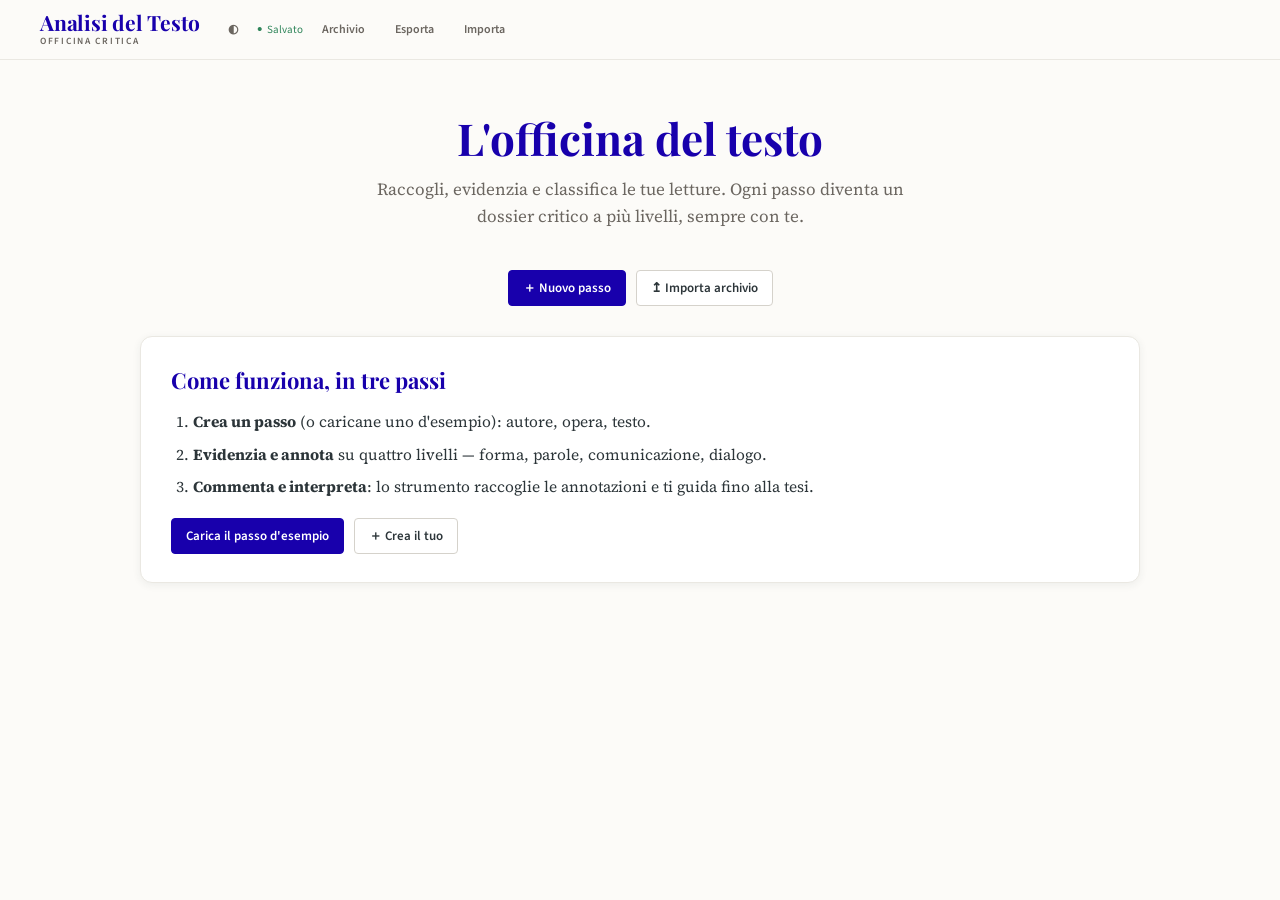
==== commit e35c57bf: "Shell condivisa (proposta 1) + pannello laterale (proposta 3) Ispirato all'app-shell del cruscotto-d" ====
--- a/analisi.html
+++ b/analisi.html
@@ -9,6 +9,7 @@
 <link rel="preconnect" href="https://fonts.gstatic.com" crossorigin>
 <link href="https://fonts.googleapis.com/css2?family=Playfair+Display:ital,wght@0,400;0,600;0,700;1,400&family=Source+Serif+4:ital,wght@0,400;0,600;0,700;1,400&family=Source+Sans+3:wght@0,400;0,500;0,600;0,700&family=JetBrains+Mono:wght@400;600&display=swap" rel="stylesheet">
 <link rel="stylesheet" href="assets/design.css">
+<script>try{var t=localStorage.getItem('analisitesto.theme');if(t)document.documentElement.setAttribute('data-theme',t);}catch(e){}</script>
 </head>
 <body>
 
@@ -115,6 +116,9 @@
 <script src="data/taxonomy.js"></script>
 <script src="data/commento.js"></script>
 <script src="data/interpretazione.js"></script>
+<script src="data/ricezione.js"></script>
+<script src="assets/dossier.js"></script>
+<script src="assets/shell.js"></script>
 <script src="assets/app.js"></script>
 </body>
 </html>
--- a/assets/design.css
+++ b/assets/design.css
@@ -43,6 +43,20 @@
   --shadow-pop:   0 8px 28px rgba(44, 53, 57, 0.18);
   --ease: cubic-bezier(0.25, 0.1, 0.25, 1);
 }
+
+/* ── Tema scuro globale (toggle dalla shell) ──────────────── */
+[data-theme="dark"] {
+  --bg: #181620; --paper: #211d2e; --cream: #1c1928;
+  --ink: #e8e4ec; --sepia: #a49cb2;
+  --rule: #3a3550; --rule-soft: #2d2940;
+  --brand: #9b8cff; --brand-dark: #b6abff; --brand-soft: #2a2440;
+  --retorica-bg: #241f3a; --semantica-bg: #16281f; --pragmatica-bg: #152230; --ipertesto-bg: #2a2016;
+  --shadow-card: 0 2px 8px rgba(0,0,0,.35); --shadow-lift: 0 10px 30px rgba(0,0,0,.45); --shadow-pop: 0 8px 28px rgba(0,0,0,.5);
+}
+[data-theme="dark"] .topbar { background: rgba(24,22,32,.92); }
+[data-theme="dark"] .btn.primary { color: #14121c; }
+[data-theme="dark"] .consiglio-box, [data-theme="dark"] .ric-profilo { background: var(--cream); border-color: var(--rule); }
+[data-theme="dark"] .backup-reminder { background: var(--brand-soft); color: var(--ink); }
 
 * { box-sizing: border-box; margin: 0; padding: 0; }
 
@@ -519,6 +533,98 @@
   .mat-list { grid-template-columns: 1fr; }
 }
 
+/* ============================================================
+   RICEZIONE (Fase 4) — spettro emotivo
+   ============================================================ */
+.ric-stage { display: grid; grid-template-columns: 1fr 1fr; gap: 18px; }
+@media (max-width: 760px) { .ric-stage { grid-template-columns: 1fr; } }
+.ric-panel { background: var(--paper); border: 1px solid var(--rule-soft); border-radius: var(--radius-lg); padding: 16px 16px 12px; box-shadow: var(--shadow-card); }
+.ric-panel h3 { font-family: var(--font-ui); font-size: 11px; font-weight: 700; letter-spacing: 0.16em; text-transform: uppercase; color: var(--sepia); margin-bottom: 4px; }
+.ric-panel svg { display: block; width: 100%; height: auto; touch-action: manipulation; }
+.ric-seg { cursor: pointer; transition: opacity 0.18s var(--ease); }
+.ric-seg:hover { opacity: 0.9; }
+.ric-hit { cursor: pointer; }
+.ric-hit:focus { outline: none; }
+.ric-hit:focus-visible { outline: 2px solid var(--brand); outline-offset: -2px; }
+.ric-caption { min-height: 18px; color: var(--sepia); font-size: 12.5px; text-align: center; margin: 2px 0 6px; font-family: var(--font-body); font-style: italic; line-height: 1.4; }
+.ric-caption b { color: var(--ink); font-style: normal; }
+.ric-legend { display: flex; flex-wrap: wrap; gap: 5px 16px; margin-top: 8px; justify-content: center; }
+.ric-legend span { display: inline-flex; align-items: center; gap: 6px; font-family: var(--font-ui); font-size: 11px; color: var(--sepia); }
+.ric-legend i { width: 10px; height: 10px; border-radius: 2px; }
+
+.ric-controls { display: flex; flex-wrap: wrap; gap: 10px; align-items: center; margin-top: 22px; justify-content: center; }
+.ric-count { font-family: var(--font-ui); font-size: 13px; color: var(--sepia); }
+.ric-count b { color: var(--ink); }
+.ric-chips { display: flex; flex-wrap: wrap; gap: 7px; margin-top: 14px; justify-content: center; }
+.ric-chip { display: inline-flex; align-items: center; gap: 7px; background: var(--cream); border: 1px solid var(--rule); border-radius: 999px; padding: 5px 6px 5px 12px; font-family: var(--font-ui); font-size: 12.5px; color: var(--ink); }
+.ric-chip button { padding: 0; width: 20px; height: 20px; line-height: 1; border-radius: 50%; border: none; background: var(--rule); color: var(--ink); cursor: pointer; }
+.ric-chip button:hover { background: var(--sepia); color: var(--paper); }
+.howto { color: var(--sepia); font-family: var(--font-ui); font-size: 12.5px; line-height: 1.6; margin: 16px auto 0; max-width: 640px; text-align: center; }
+.howto b { color: var(--ink); }
+
+.ric-readout { margin-top: 26px; background: var(--paper); border: 1px solid var(--rule-soft); border-radius: var(--radius-lg); padding: 20px 22px; box-shadow: var(--shadow-card); }
+.ric-readout h3 { font-family: var(--font-display); font-weight: 700; font-size: 20px; color: var(--brand); margin-bottom: 4px; }
+.ric-readout .src { color: var(--sepia); font-family: var(--font-ui); font-size: 12.5px; margin-bottom: 16px; }
+.ric-dom { display: flex; flex-direction: column; gap: 11px; }
+.ric-row { display: grid; grid-template-columns: 140px 1fr 46px; gap: 12px; align-items: center; }
+.ric-nm { font-family: var(--font-body); font-size: 16px; color: var(--ink); }
+.ric-nm small { display: block; font-family: var(--font-ui); font-size: 10px; letter-spacing: 0.12em; text-transform: uppercase; color: var(--sepia); }
+.ric-bar { height: 12px; border-radius: 7px; background: var(--cream); overflow: hidden; border: 1px solid var(--rule-soft); }
+.ric-bar i { display: block; height: 100%; border-radius: 7px; transition: width 0.3s var(--ease); }
+.ric-val { font-variant-numeric: tabular-nums; font-size: 14px; color: var(--ink); text-align: right; }
+.ric-summary { display: flex; flex-wrap: wrap; gap: 24px; margin-top: 20px; padding-top: 16px; border-top: 1px solid var(--rule-soft); }
+.ric-summary div { font-family: var(--font-ui); font-size: 12px; color: var(--sepia); }
+.ric-summary b { display: block; font-family: var(--font-display); color: var(--ink); font-size: 18px; margin-top: 3px; }
+.ric-sd { display: block; font-size: 10.5px; color: var(--sepia); margin-top: 2px; }
+@media (max-width: 620px) { .ric-row { grid-template-columns: 110px 1fr 40px; } }
+
+/* Profilo di ricezione dentro l'Interpretazione */
+.ric-profilo { background: #faf0ec; border: 1px solid #c0492f; border-radius: var(--radius-md); padding: 12px 14px; margin: 4px 0 14px; }
+.ric-profilo .glc-label { color: #c0492f; }
+.ric-profilo p { font-size: 13.5px; line-height: 1.55; color: var(--ink); margin: 3px 0; }
+.ric-profilo-hint { font-style: italic; color: var(--sepia) !important; font-size: 12.5px !important; }
+.ric-profilo-empty { font-family: var(--font-ui); font-size: 13px; color: var(--sepia); background: var(--cream); border-color: var(--rule-soft); }
+
+/* ============================================================
+   SHELL CONDIVISA — barra fasi + menù export
+   ============================================================ */
+.shell-phasebar { display: flex; align-items: center; justify-content: space-between; gap: 12px; flex-wrap: wrap; padding: 7px clamp(16px, 4vw, 40px); background: var(--cream); border-bottom: 1px solid var(--rule-soft); position: sticky; top: 58px; z-index: 35; }
+.sp-doc { font-family: var(--font-display); font-size: 14px; color: var(--brand); overflow: hidden; text-overflow: ellipsis; white-space: nowrap; min-width: 0; }
+.sp-doc i { font-style: normal; color: var(--sepia); margin-right: 4px; }
+.sp-tabs { display: inline-flex; gap: 2px; background: var(--paper); border: 1px solid var(--rule); border-radius: 20px; padding: 2px; }
+.sp-tab { font-family: var(--font-ui); font-size: 12.5px; font-weight: 600; padding: 5px 12px; border-radius: 20px; color: var(--sepia); text-decoration: none; white-space: nowrap; }
+a.sp-tab:hover { color: var(--brand); background: var(--brand-soft); text-decoration: none; }
+.sp-tab.active { background: var(--brand); color: #fff; }
+[data-theme="dark"] .sp-tab.active { color: #14121c; }
+
+.shell-export { position: relative; }
+.shell-export > summary { list-style: none; }
+.shell-export > summary::-webkit-details-marker { display: none; }
+.shell-menu { position: absolute; right: 0; top: calc(100% + 4px); z-index: 60; display: flex; flex-direction: column; min-width: 214px; background: var(--paper); border: 1px solid var(--rule); border-radius: var(--radius-md); box-shadow: var(--shadow-pop); padding: 5px; }
+.shell-menu button { text-align: left; background: none; border: none; color: var(--ink); font-family: var(--font-ui); font-size: 13px; padding: 8px 10px; border-radius: var(--radius-sm); cursor: pointer; }
+.shell-menu button:hover { background: var(--cream); color: var(--brand); }
+.shell-menu hr { border: none; border-top: 1px solid var(--rule-soft); margin: 4px 2px; }
+
+/* ============================================================
+   PANNELLO LATERALE — l'annotazione affianca il testo (non lo copre)
+   ============================================================ */
+.overlay { position: fixed; inset: 0; z-index: 100; display: none; background: transparent; backdrop-filter: none; pointer-events: none; padding: 0; }
+.overlay.open { display: block; }
+.modal { position: absolute; top: 0; right: 0; height: 100dvh; width: min(460px, 100%); max-width: 100%; max-height: 100dvh; overflow-y: auto; background: var(--bg); border: none; border-left: 1px solid var(--rule-soft); border-radius: 0; box-shadow: -12px 0 34px rgba(44, 53, 57, 0.20); pointer-events: auto; }
+.modal-head, .modal-foot { border-radius: 0; }
+@media (max-width: 900px) { .overlay.open { background: rgba(44, 53, 57, 0.45); pointer-events: auto; } }
+
+/* ── Modalità aula (tema scuro da proiezione) ─────────────── */
+body.aula {
+  --bg: #14121C; --paper: #211D2E; --cream: #1C1928; --ink: #ECE5D5; --sepia: #9A92A8;
+  --rule: #352F45; --rule-soft: #2f2a40; --brand: #F4C84A; --brand-dark: #e9bd33; --brand-soft: #2a2538;
+  background: radial-gradient(1200px 700px at 50% -10%, #211C30 0%, #14121C 60%);
+}
+body.aula .topbar { background: rgba(20, 18, 28, 0.92); }
+body.aula .btn.primary { color: #241c00; }
+body.aula .ric-readout h3, body.aula .archive-head h1, body.aula .wm-title { color: var(--brand); }
+body.aula .toast { background: #352F45; color: #ECE5D5; }
+
 /* ── Toast ──────────────────────────────────────────────── */
 .toast { position: fixed; bottom: 24px; left: 50%; transform: translateX(-50%) translateY(20px); background: var(--ink); color: #fff; font-family: var(--font-ui); font-size: 13px; padding: 11px 20px; border-radius: var(--radius-md); box-shadow: var(--shadow-pop); opacity: 0; pointer-events: none; transition: all 0.25s var(--ease); z-index: 200; }
 .toast.show { opacity: 1; transform: translateX(-50%) translateY(0); }
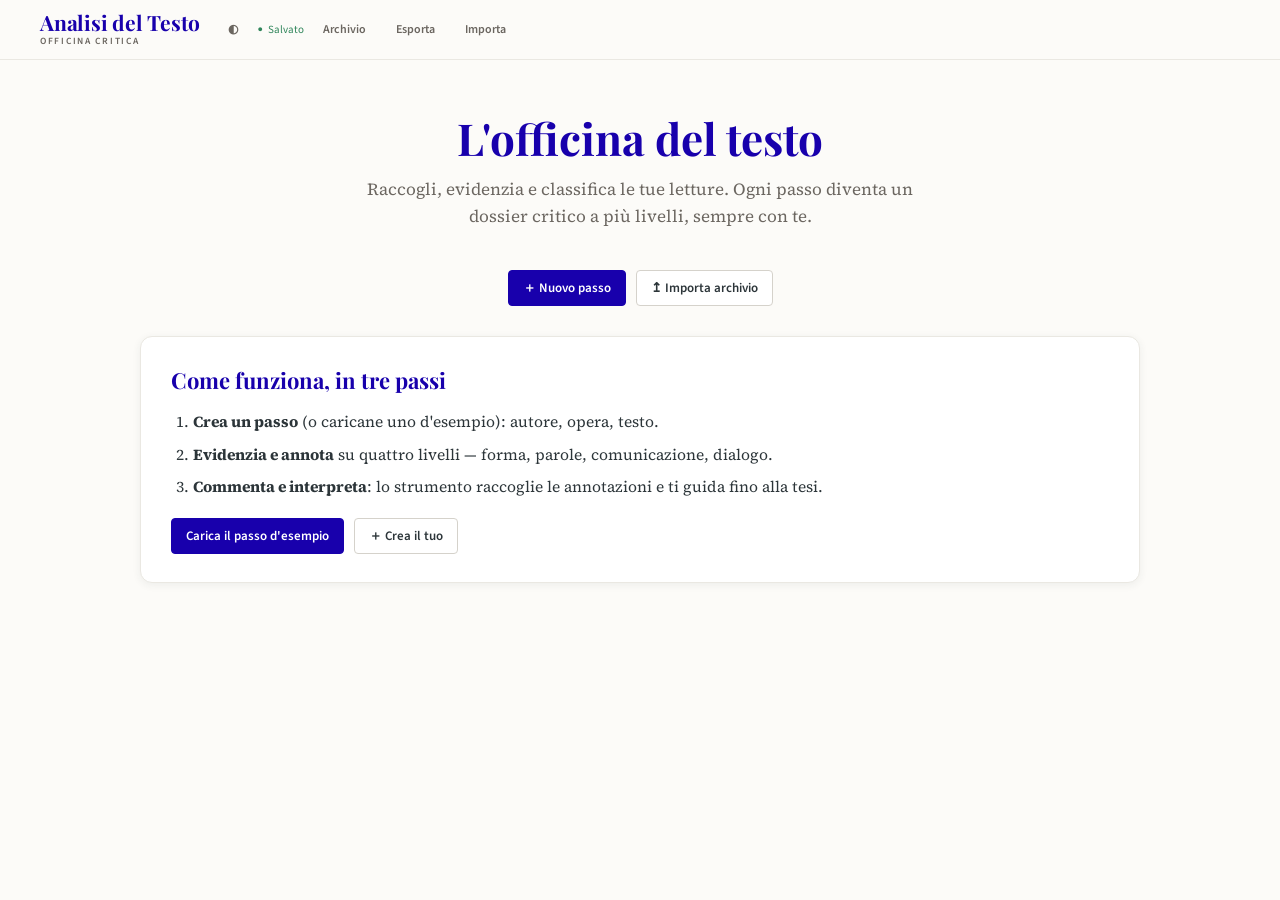
==== commit d724377f: "Migrazione protocollo §8 · analisi-testo D3 · contrasto sui fondi pieni e colori d'entità nel dark -" ====
--- a/analisi.html
+++ b/analisi.html
@@ -5,13 +5,13 @@
 <meta name="viewport" content="width=device-width, initial-scale=1.0">
 <title>Analisi del Testo · Officina critica</title>
 <meta name="description" content="Strumento di Digital Humanities per l'analisi stratificata del testo letterario: stile e retorica, lessico e semantica, pragmatica, ipertestualità.">
-<link rel="preconnect" href="https://fonts.googleapis.com">
-<link rel="preconnect" href="https://fonts.gstatic.com" crossorigin>
-<link href="https://fonts.googleapis.com/css2?family=Playfair+Display:ital,wght@0,400;0,600;0,700;1,400&family=Source+Serif+4:ital,wght@0,400;0,600;0,700;1,400&family=Source+Sans+3:wght@0,400;0,500;0,600;0,700&family=JetBrains+Mono:wght@400;600&display=swap" rel="stylesheet">
+<!-- D9/D7 · font self-hosted (niente CDN bloccante; GFS Didot per il greco politonico) -->
+<link rel="stylesheet" href="vendor/fonts/fonts.css">
 <link rel="stylesheet" href="assets/design.css">
-<script>try{var t=localStorage.getItem('analisitesto.theme');if(t)document.documentElement.setAttribute('data-theme',t);}catch(e){}</script>
+<script>(function(){try{var s=localStorage.getItem('analisitesto.theme');var t=(s==='dark'||s==='light')?s:(matchMedia('(prefers-color-scheme: dark)').matches?'dark':'light');document.documentElement.setAttribute('data-theme',t);}catch(e){}})();</script>
 </head>
 <body>
+<a class="skip-link" href="#view-archive">Salta al contenuto</a>
 
 <!-- ── TOP BAR ─────────────────────────────────────────────── -->
 <header class="topbar">
@@ -26,7 +26,7 @@
 </header>
 
 <!-- ── VISTA ARCHIVIO ──────────────────────────────────────── -->
-<section id="view-archive">
+<section id="view-archive" tabindex="-1">
   <div class="archive">
     <div class="archive-head">
       <h1>L'officina del testo</h1>
--- a/vendor/fonts/fonts.css
+++ b/vendor/fonts/fonts.css
@@ -0,0 +1,405 @@
+/* latin-ext */
+@font-face {
+  font-family: 'Playfair Display';
+  font-style: italic;
+  font-weight: 400;
+  font-display: swap;
+  src: url(nuFRD-vYSZviVYUb_rj3ij__anPXDTnCjmHKM4nYO7KN_qiTXt_A-W2r.woff2) format('woff2');
+  unicode-range: U+0100-02BA, U+02BD-02C5, U+02C7-02CC, U+02CE-02D7, U+02DD-02FF, U+0304, U+0308, U+0329, U+1D00-1DBF, U+1E00-1E9F, U+1EF2-1EFF, U+2020, U+20A0-20AB, U+20AD-20C0, U+2113, U+2C60-2C7F, U+A720-A7FF;
+}
+/* latin */
+@font-face {
+  font-family: 'Playfair Display';
+  font-style: italic;
+  font-weight: 400;
+  font-display: swap;
+  src: url(nuFRD-vYSZviVYUb_rj3ij__anPXDTnCjmHKM4nYO7KN_qiTXtHA-Q.woff2) format('woff2');
+  unicode-range: U+0000-00FF, U+0131, U+0152-0153, U+02BB-02BC, U+02C6, U+02DA, U+02DC, U+0304, U+0308, U+0329, U+2000-206F, U+20AC, U+2122, U+2191, U+2193, U+2212, U+2215, U+FEFF, U+FFFD;
+}
+/* latin-ext */
+@font-face {
+  font-family: 'Playfair Display';
+  font-style: normal;
+  font-weight: 400;
+  font-display: swap;
+  src: url(nuFiD-vYSZviVYUb_rj3ij__anPXDTLYgFE_.woff2) format('woff2');
+  unicode-range: U+0100-02BA, U+02BD-02C5, U+02C7-02CC, U+02CE-02D7, U+02DD-02FF, U+0304, U+0308, U+0329, U+1D00-1DBF, U+1E00-1E9F, U+1EF2-1EFF, U+2020, U+20A0-20AB, U+20AD-20C0, U+2113, U+2C60-2C7F, U+A720-A7FF;
+}
+/* latin */
+@font-face {
+  font-family: 'Playfair Display';
+  font-style: normal;
+  font-weight: 400;
+  font-display: swap;
+  src: url(nuFiD-vYSZviVYUb_rj3ij__anPXDTzYgA.woff2) format('woff2');
+  unicode-range: U+0000-00FF, U+0131, U+0152-0153, U+02BB-02BC, U+02C6, U+02DA, U+02DC, U+0304, U+0308, U+0329, U+2000-206F, U+20AC, U+2122, U+2191, U+2193, U+2212, U+2215, U+FEFF, U+FFFD;
+}
+/* latin-ext */
+@font-face {
+  font-family: 'Playfair Display';
+  font-style: normal;
+  font-weight: 600;
+  font-display: swap;
+  src: url(nuFiD-vYSZviVYUb_rj3ij__anPXDTLYgFE_.woff2) format('woff2');
+  unicode-range: U+0100-02BA, U+02BD-02C5, U+02C7-02CC, U+02CE-02D7, U+02DD-02FF, U+0304, U+0308, U+0329, U+1D00-1DBF, U+1E00-1E9F, U+1EF2-1EFF, U+2020, U+20A0-20AB, U+20AD-20C0, U+2113, U+2C60-2C7F, U+A720-A7FF;
+}
+/* latin */
+@font-face {
+  font-family: 'Playfair Display';
+  font-style: normal;
+  font-weight: 600;
+  font-display: swap;
+  src: url(nuFiD-vYSZviVYUb_rj3ij__anPXDTzYgA.woff2) format('woff2');
+  unicode-range: U+0000-00FF, U+0131, U+0152-0153, U+02BB-02BC, U+02C6, U+02DA, U+02DC, U+0304, U+0308, U+0329, U+2000-206F, U+20AC, U+2122, U+2191, U+2193, U+2212, U+2215, U+FEFF, U+FFFD;
+}
+/* latin-ext */
+@font-face {
+  font-family: 'Playfair Display';
+  font-style: normal;
+  font-weight: 700;
+  font-display: swap;
+  src: url(nuFiD-vYSZviVYUb_rj3ij__anPXDTLYgFE_.woff2) format('woff2');
+  unicode-range: U+0100-02BA, U+02BD-02C5, U+02C7-02CC, U+02CE-02D7, U+02DD-02FF, U+0304, U+0308, U+0329, U+1D00-1DBF, U+1E00-1E9F, U+1EF2-1EFF, U+2020, U+20A0-20AB, U+20AD-20C0, U+2113, U+2C60-2C7F, U+A720-A7FF;
+}
+/* latin */
+@font-face {
+  font-family: 'Playfair Display';
+  font-style: normal;
+  font-weight: 700;
+  font-display: swap;
+  src: url(nuFiD-vYSZviVYUb_rj3ij__anPXDTzYgA.woff2) format('woff2');
+  unicode-range: U+0000-00FF, U+0131, U+0152-0153, U+02BB-02BC, U+02C6, U+02DA, U+02DC, U+0304, U+0308, U+0329, U+2000-206F, U+20AC, U+2122, U+2191, U+2193, U+2212, U+2215, U+FEFF, U+FFFD;
+}
+/* greek */
+@font-face {
+  font-family: 'Source Serif 4';
+  font-style: italic;
+  font-weight: 400;
+  font-display: swap;
+  src: url(vEF02_tTDB4M7-auWDN0ahZJW1ge6NmXpVAHV83Bfb_US2D2QYxoUKIkn98pRl9tD8QCnjU.woff2) format('woff2');
+  unicode-range: U+0370-0377, U+037A-037F, U+0384-038A, U+038C, U+038E-03A1, U+03A3-03FF;
+}
+/* latin-ext */
+@font-face {
+  font-family: 'Source Serif 4';
+  font-style: italic;
+  font-weight: 400;
+  font-display: swap;
+  src: url(vEF02_tTDB4M7-auWDN0ahZJW1ge6NmXpVAHV83Bfb_US2D2QYxoUKIkn98pRl9tAsQCnjU.woff2) format('woff2');
+  unicode-range: U+0100-02BA, U+02BD-02C5, U+02C7-02CC, U+02CE-02D7, U+02DD-02FF, U+0304, U+0308, U+0329, U+1D00-1DBF, U+1E00-1E9F, U+1EF2-1EFF, U+2020, U+20A0-20AB, U+20AD-20C0, U+2113, U+2C60-2C7F, U+A720-A7FF;
+}
+/* latin */
+@font-face {
+  font-family: 'Source Serif 4';
+  font-style: italic;
+  font-weight: 400;
+  font-display: swap;
+  src: url(vEF02_tTDB4M7-auWDN0ahZJW1ge6NmXpVAHV83Bfb_US2D2QYxoUKIkn98pRl9tDMQC.woff2) format('woff2');
+  unicode-range: U+0000-00FF, U+0131, U+0152-0153, U+02BB-02BC, U+02C6, U+02DA, U+02DC, U+0304, U+0308, U+0329, U+2000-206F, U+20AC, U+2122, U+2191, U+2193, U+2212, U+2215, U+FEFF, U+FFFD;
+}
+/* greek */
+@font-face {
+  font-family: 'Source Serif 4';
+  font-style: normal;
+  font-weight: 400;
+  font-display: swap;
+  src: url(vEFF2_tTDB4M7-auWDN0ahZJW3IX2ih5nk3AucvUHf6kDnr4cXk.woff2) format('woff2');
+  unicode-range: U+0370-0377, U+037A-037F, U+0384-038A, U+038C, U+038E-03A1, U+03A3-03FF;
+}
+/* latin-ext */
+@font-face {
+  font-family: 'Source Serif 4';
+  font-style: normal;
+  font-weight: 400;
+  font-display: swap;
+  src: url(vEFF2_tTDB4M7-auWDN0ahZJW3IX2ih5nk3AucvUHf6kA3r4cXk.woff2) format('woff2');
+  unicode-range: U+0100-02BA, U+02BD-02C5, U+02C7-02CC, U+02CE-02D7, U+02DD-02FF, U+0304, U+0308, U+0329, U+1D00-1DBF, U+1E00-1E9F, U+1EF2-1EFF, U+2020, U+20A0-20AB, U+20AD-20C0, U+2113, U+2C60-2C7F, U+A720-A7FF;
+}
+/* latin */
+@font-face {
+  font-family: 'Source Serif 4';
+  font-style: normal;
+  font-weight: 400;
+  font-display: swap;
+  src: url(vEFF2_tTDB4M7-auWDN0ahZJW3IX2ih5nk3AucvUHf6kDXr4.woff2) format('woff2');
+  unicode-range: U+0000-00FF, U+0131, U+0152-0153, U+02BB-02BC, U+02C6, U+02DA, U+02DC, U+0304, U+0308, U+0329, U+2000-206F, U+20AC, U+2122, U+2191, U+2193, U+2212, U+2215, U+FEFF, U+FFFD;
+}
+/* greek */
+@font-face {
+  font-family: 'Source Serif 4';
+  font-style: normal;
+  font-weight: 600;
+  font-display: swap;
+  src: url(vEFF2_tTDB4M7-auWDN0ahZJW3IX2ih5nk3AucvUHf6kDnr4cXk.woff2) format('woff2');
+  unicode-range: U+0370-0377, U+037A-037F, U+0384-038A, U+038C, U+038E-03A1, U+03A3-03FF;
+}
+/* latin-ext */
+@font-face {
+  font-family: 'Source Serif 4';
+  font-style: normal;
+  font-weight: 600;
+  font-display: swap;
+  src: url(vEFF2_tTDB4M7-auWDN0ahZJW3IX2ih5nk3AucvUHf6kA3r4cXk.woff2) format('woff2');
+  unicode-range: U+0100-02BA, U+02BD-02C5, U+02C7-02CC, U+02CE-02D7, U+02DD-02FF, U+0304, U+0308, U+0329, U+1D00-1DBF, U+1E00-1E9F, U+1EF2-1EFF, U+2020, U+20A0-20AB, U+20AD-20C0, U+2113, U+2C60-2C7F, U+A720-A7FF;
+}
+/* latin */
+@font-face {
+  font-family: 'Source Serif 4';
+  font-style: normal;
+  font-weight: 600;
+  font-display: swap;
+  src: url(vEFF2_tTDB4M7-auWDN0ahZJW3IX2ih5nk3AucvUHf6kDXr4.woff2) format('woff2');
+  unicode-range: U+0000-00FF, U+0131, U+0152-0153, U+02BB-02BC, U+02C6, U+02DA, U+02DC, U+0304, U+0308, U+0329, U+2000-206F, U+20AC, U+2122, U+2191, U+2193, U+2212, U+2215, U+FEFF, U+FFFD;
+}
+/* greek */
+@font-face {
+  font-family: 'Source Serif 4';
+  font-style: normal;
+  font-weight: 700;
+  font-display: swap;
+  src: url(vEFF2_tTDB4M7-auWDN0ahZJW3IX2ih5nk3AucvUHf6kDnr4cXk.woff2) format('woff2');
+  unicode-range: U+0370-0377, U+037A-037F, U+0384-038A, U+038C, U+038E-03A1, U+03A3-03FF;
+}
+/* latin-ext */
+@font-face {
+  font-family: 'Source Serif 4';
+  font-style: normal;
+  font-weight: 700;
+  font-display: swap;
+  src: url(vEFF2_tTDB4M7-auWDN0ahZJW3IX2ih5nk3AucvUHf6kA3r4cXk.woff2) format('woff2');
+  unicode-range: U+0100-02BA, U+02BD-02C5, U+02C7-02CC, U+02CE-02D7, U+02DD-02FF, U+0304, U+0308, U+0329, U+1D00-1DBF, U+1E00-1E9F, U+1EF2-1EFF, U+2020, U+20A0-20AB, U+20AD-20C0, U+2113, U+2C60-2C7F, U+A720-A7FF;
+}
+/* latin */
+@font-face {
+  font-family: 'Source Serif 4';
+  font-style: normal;
+  font-weight: 700;
+  font-display: swap;
+  src: url(vEFF2_tTDB4M7-auWDN0ahZJW3IX2ih5nk3AucvUHf6kDXr4.woff2) format('woff2');
+  unicode-range: U+0000-00FF, U+0131, U+0152-0153, U+02BB-02BC, U+02C6, U+02DA, U+02DC, U+0304, U+0308, U+0329, U+2000-206F, U+20AC, U+2122, U+2191, U+2193, U+2212, U+2215, U+FEFF, U+FFFD;
+}
+/* greek */
+@font-face {
+  font-family: 'JetBrains Mono';
+  font-style: normal;
+  font-weight: 400;
+  font-display: swap;
+  src: url(tDbv2o-flEEny0FZhsfKu5WU4zr3E_BX0PnT8RD8yKwBNntkaToggR7BYRbKPxPcwhsk.woff2) format('woff2');
+  unicode-range: U+0370-0377, U+037A-037F, U+0384-038A, U+038C, U+038E-03A1, U+03A3-03FF;
+}
+/* latin-ext */
+@font-face {
+  font-family: 'JetBrains Mono';
+  font-style: normal;
+  font-weight: 400;
+  font-display: swap;
+  src: url(tDbv2o-flEEny0FZhsfKu5WU4zr3E_BX0PnT8RD8yKwBNntkaToggR7BYRbKPx7cwhsk.woff2) format('woff2');
+  unicode-range: U+0100-02BA, U+02BD-02C5, U+02C7-02CC, U+02CE-02D7, U+02DD-02FF, U+0304, U+0308, U+0329, U+1D00-1DBF, U+1E00-1E9F, U+1EF2-1EFF, U+2020, U+20A0-20AB, U+20AD-20C0, U+2113, U+2C60-2C7F, U+A720-A7FF;
+}
+/* latin */
+@font-face {
+  font-family: 'JetBrains Mono';
+  font-style: normal;
+  font-weight: 400;
+  font-display: swap;
+  src: url(tDbv2o-flEEny0FZhsfKu5WU4zr3E_BX0PnT8RD8yKwBNntkaToggR7BYRbKPxDcwg.woff2) format('woff2');
+  unicode-range: U+0000-00FF, U+0131, U+0152-0153, U+02BB-02BC, U+02C6, U+02DA, U+02DC, U+0304, U+0308, U+0329, U+2000-206F, U+20AC, U+2122, U+2191, U+2193, U+2212, U+2215, U+FEFF, U+FFFD;
+}
+/* greek */
+@font-face {
+  font-family: 'JetBrains Mono';
+  font-style: normal;
+  font-weight: 600;
+  font-display: swap;
+  src: url(tDbv2o-flEEny0FZhsfKu5WU4zr3E_BX0PnT8RD8yKwBNntkaToggR7BYRbKPxPcwhsk.woff2) format('woff2');
+  unicode-range: U+0370-0377, U+037A-037F, U+0384-038A, U+038C, U+038E-03A1, U+03A3-03FF;
+}
+/* latin-ext */
+@font-face {
+  font-family: 'JetBrains Mono';
+  font-style: normal;
+  font-weight: 600;
+  font-display: swap;
+  src: url(tDbv2o-flEEny0FZhsfKu5WU4zr3E_BX0PnT8RD8yKwBNntkaToggR7BYRbKPx7cwhsk.woff2) format('woff2');
+  unicode-range: U+0100-02BA, U+02BD-02C5, U+02C7-02CC, U+02CE-02D7, U+02DD-02FF, U+0304, U+0308, U+0329, U+1D00-1DBF, U+1E00-1E9F, U+1EF2-1EFF, U+2020, U+20A0-20AB, U+20AD-20C0, U+2113, U+2C60-2C7F, U+A720-A7FF;
+}
+/* latin */
+@font-face {
+  font-family: 'JetBrains Mono';
+  font-style: normal;
+  font-weight: 600;
+  font-display: swap;
+  src: url(tDbv2o-flEEny0FZhsfKu5WU4zr3E_BX0PnT8RD8yKwBNntkaToggR7BYRbKPxDcwg.woff2) format('woff2');
+  unicode-range: U+0000-00FF, U+0131, U+0152-0153, U+02BB-02BC, U+02C6, U+02DA, U+02DC, U+0304, U+0308, U+0329, U+2000-206F, U+20AC, U+2122, U+2191, U+2193, U+2212, U+2215, U+FEFF, U+FFFD;
+}
+/* greek-ext */
+@font-face {
+  font-family: 'GFS Didot';
+  font-style: normal;
+  font-weight: 400;
+  font-display: swap;
+  src: url(Jqzh5TybZ9vZMWFssvwSHO3HJSA.woff2) format('woff2');
+  unicode-range: U+1F00-1FFF;
+}
+/* greek */
+@font-face {
+  font-family: 'GFS Didot';
+  font-style: normal;
+  font-weight: 400;
+  font-display: swap;
+  src: url(Jqzh5TybZ9vZMWFssvwSE-3HJSA.woff2) format('woff2');
+  unicode-range: U+0370-0377, U+037A-037F, U+0384-038A, U+038C, U+038E-03A1, U+03A3-03FF;
+}
+/* latin */
+@font-face {
+  font-family: 'GFS Didot';
+  font-style: normal;
+  font-weight: 400;
+  font-display: swap;
+  src: url(Jqzh5TybZ9vZMWFssvwSEO3H.woff2) format('woff2');
+  unicode-range: U+0000-00FF, U+0131, U+0152-0153, U+02BB-02BC, U+02C6, U+02DA, U+02DC, U+0304, U+0308, U+0329, U+2000-206F, U+20AC, U+2122, U+2191, U+2193, U+2212, U+2215, U+FEFF, U+FFFD;
+}
+/* greek-ext */
+@font-face {
+  font-family: 'Source Sans 3';
+  font-style: normal;
+  font-weight: 400;
+  font-display: swap;
+  src: url(nwpStKy2OAdR1K-IwhWudF-R3wMaZfrc.woff2) format('woff2');
+  unicode-range: U+1F00-1FFF;
+}
+/* greek */
+@font-face {
+  font-family: 'Source Sans 3';
+  font-style: normal;
+  font-weight: 400;
+  font-display: swap;
+  src: url(nwpStKy2OAdR1K-IwhWudF-R3wwaZfrc.woff2) format('woff2');
+  unicode-range: U+0370-0377, U+037A-037F, U+0384-038A, U+038C, U+038E-03A1, U+03A3-03FF;
+}
+/* latin-ext */
+@font-face {
+  font-family: 'Source Sans 3';
+  font-style: normal;
+  font-weight: 400;
+  font-display: swap;
+  src: url(nwpStKy2OAdR1K-IwhWudF-R3wEaZfrc.woff2) format('woff2');
+  unicode-range: U+0100-02BA, U+02BD-02C5, U+02C7-02CC, U+02CE-02D7, U+02DD-02FF, U+0304, U+0308, U+0329, U+1D00-1DBF, U+1E00-1E9F, U+1EF2-1EFF, U+2020, U+20A0-20AB, U+20AD-20C0, U+2113, U+2C60-2C7F, U+A720-A7FF;
+}
+/* latin */
+@font-face {
+  font-family: 'Source Sans 3';
+  font-style: normal;
+  font-weight: 400;
+  font-display: swap;
+  src: url(nwpStKy2OAdR1K-IwhWudF-R3w8aZQ.woff2) format('woff2');
+  unicode-range: U+0000-00FF, U+0131, U+0152-0153, U+02BB-02BC, U+02C6, U+02DA, U+02DC, U+0304, U+0308, U+0329, U+2000-206F, U+20AC, U+2122, U+2191, U+2193, U+2212, U+2215, U+FEFF, U+FFFD;
+}
+/* greek-ext */
+@font-face {
+  font-family: 'Source Sans 3';
+  font-style: normal;
+  font-weight: 500;
+  font-display: swap;
+  src: url(nwpStKy2OAdR1K-IwhWudF-R3wMaZfrc.woff2) format('woff2');
+  unicode-range: U+1F00-1FFF;
+}
+/* greek */
+@font-face {
+  font-family: 'Source Sans 3';
+  font-style: normal;
+  font-weight: 500;
+  font-display: swap;
+  src: url(nwpStKy2OAdR1K-IwhWudF-R3wwaZfrc.woff2) format('woff2');
+  unicode-range: U+0370-0377, U+037A-037F, U+0384-038A, U+038C, U+038E-03A1, U+03A3-03FF;
+}
+/* latin-ext */
+@font-face {
+  font-family: 'Source Sans 3';
+  font-style: normal;
+  font-weight: 500;
+  font-display: swap;
+  src: url(nwpStKy2OAdR1K-IwhWudF-R3wEaZfrc.woff2) format('woff2');
+  unicode-range: U+0100-02BA, U+02BD-02C5, U+02C7-02CC, U+02CE-02D7, U+02DD-02FF, U+0304, U+0308, U+0329, U+1D00-1DBF, U+1E00-1E9F, U+1EF2-1EFF, U+2020, U+20A0-20AB, U+20AD-20C0, U+2113, U+2C60-2C7F, U+A720-A7FF;
+}
+/* latin */
+@font-face {
+  font-family: 'Source Sans 3';
+  font-style: normal;
+  font-weight: 500;
+  font-display: swap;
+  src: url(nwpStKy2OAdR1K-IwhWudF-R3w8aZQ.woff2) format('woff2');
+  unicode-range: U+0000-00FF, U+0131, U+0152-0153, U+02BB-02BC, U+02C6, U+02DA, U+02DC, U+0304, U+0308, U+0329, U+2000-206F, U+20AC, U+2122, U+2191, U+2193, U+2212, U+2215, U+FEFF, U+FFFD;
+}
+/* greek-ext */
+@font-face {
+  font-family: 'Source Sans 3';
+  font-style: normal;
+  font-weight: 600;
+  font-display: swap;
+  src: url(nwpStKy2OAdR1K-IwhWudF-R3wMaZfrc.woff2) format('woff2');
+  unicode-range: U+1F00-1FFF;
+}
+/* greek */
+@font-face {
+  font-family: 'Source Sans 3';
+  font-style: normal;
+  font-weight: 600;
+  font-display: swap;
+  src: url(nwpStKy2OAdR1K-IwhWudF-R3wwaZfrc.woff2) format('woff2');
+  unicode-range: U+0370-0377, U+037A-037F, U+0384-038A, U+038C, U+038E-03A1, U+03A3-03FF;
+}
+/* latin-ext */
+@font-face {
+  font-family: 'Source Sans 3';
+  font-style: normal;
+  font-weight: 600;
+  font-display: swap;
+  src: url(nwpStKy2OAdR1K-IwhWudF-R3wEaZfrc.woff2) format('woff2');
+  unicode-range: U+0100-02BA, U+02BD-02C5, U+02C7-02CC, U+02CE-02D7, U+02DD-02FF, U+0304, U+0308, U+0329, U+1D00-1DBF, U+1E00-1E9F, U+1EF2-1EFF, U+2020, U+20A0-20AB, U+20AD-20C0, U+2113, U+2C60-2C7F, U+A720-A7FF;
+}
+/* latin */
+@font-face {
+  font-family: 'Source Sans 3';
+  font-style: normal;
+  font-weight: 600;
+  font-display: swap;
+  src: url(nwpStKy2OAdR1K-IwhWudF-R3w8aZQ.woff2) format('woff2');
+  unicode-range: U+0000-00FF, U+0131, U+0152-0153, U+02BB-02BC, U+02C6, U+02DA, U+02DC, U+0304, U+0308, U+0329, U+2000-206F, U+20AC, U+2122, U+2191, U+2193, U+2212, U+2215, U+FEFF, U+FFFD;
+}
+/* greek-ext */
+@font-face {
+  font-family: 'Source Sans 3';
+  font-style: normal;
+  font-weight: 700;
+  font-display: swap;
+  src: url(nwpStKy2OAdR1K-IwhWudF-R3wMaZfrc.woff2) format('woff2');
+  unicode-range: U+1F00-1FFF;
+}
+/* greek */
+@font-face {
+  font-family: 'Source Sans 3';
+  font-style: normal;
+  font-weight: 700;
+  font-display: swap;
+  src: url(nwpStKy2OAdR1K-IwhWudF-R3wwaZfrc.woff2) format('woff2');
+  unicode-range: U+0370-0377, U+037A-037F, U+0384-038A, U+038C, U+038E-03A1, U+03A3-03FF;
+}
+/* latin-ext */
+@font-face {
+  font-family: 'Source Sans 3';
+  font-style: normal;
+  font-weight: 700;
+  font-display: swap;
+  src: url(nwpStKy2OAdR1K-IwhWudF-R3wEaZfrc.woff2) format('woff2');
+  unicode-range: U+0100-02BA, U+02BD-02C5, U+02C7-02CC, U+02CE-02D7, U+02DD-02FF, U+0304, U+0308, U+0329, U+1D00-1DBF, U+1E00-1E9F, U+1EF2-1EFF, U+2020, U+20A0-20AB, U+20AD-20C0, U+2113, U+2C60-2C7F, U+A720-A7FF;
+}
+/* latin */
+@font-face {
+  font-family: 'Source Sans 3';
+  font-style: normal;
+  font-weight: 700;
+  font-display: swap;
+  src: url(nwpStKy2OAdR1K-IwhWudF-R3w8aZQ.woff2) format('woff2');
+  unicode-range: U+0000-00FF, U+0131, U+0152-0153, U+02BB-02BC, U+02C6, U+02DA, U+02DC, U+0304, U+0308, U+0329, U+2000-206F, U+20AC, U+2122, U+2191, U+2193, U+2212, U+2215, U+FEFF, U+FFFD;
+}
--- a/assets/design.css
+++ b/assets/design.css
@@ -34,6 +34,23 @@
   --font-ui:      'Source Sans 3', 'Helvetica Neue', Arial, sans-serif;
   --font-mono:    'JetBrains Mono', Consolas, monospace;
 
+  /* ── Testo su fondo pieno (Protocollo §8 · D3) ──────────────
+     --on-accent : accenti SATURI che si schiariscono nel dark (brand, livelli,
+                   chiave) -> bianco in chiaro, inchiostro scuro nel buio.
+     --on-warm   : accenti MID-TONE (ambra, ocra) su cui il bianco non regge
+                   nemmeno in chiaro (#d69e2e + bianco = ~2.6:1) -> sempre scuro. */
+  --on-accent: #ffffff;
+  --on-warm:   #2c3539;
+
+  /* ── Spazio · scala 8pt (D10) ───────────────────────────── */
+  --sp-1: 4px; --sp-2: 8px; --sp-3: 16px; --sp-4: 24px; --sp-5: 32px; --sp-6: 48px; --sp-7: 64px;
+
+  /* ── Greco politonico (D7) ──────────────────────────────────
+     Il commento filologico prevede la variante «greco e latino»: serve una
+     faccia con copertura U+1F00–1FFF verificata. MAI 'Source Serif 4' da sola
+     (copre il monotonico, non spiriti/accenti/iota sottoscritto). */
+  --font-classical: 'GFS Didot', 'EB Garamond', 'Palatino Linotype', serif;
+
   /* ── Raggi, ombre, transizioni ──────────────────────────── */
   --radius-sm: 4px;
   --radius-md: 8px;
@@ -52,9 +69,24 @@
   --brand: #9b8cff; --brand-dark: #b6abff; --brand-soft: #2a2440;
   --retorica-bg: #241f3a; --semantica-bg: #16281f; --pragmatica-bg: #152230; --ipertesto-bg: #2a2016;
   --shadow-card: 0 2px 8px rgba(0,0,0,.35); --shadow-lift: 0 10px 30px rgba(0,0,0,.45); --shadow-pop: 0 8px 28px rgba(0,0,0,.5);
+
+  /* D3 · testo su fondo pieno: nel buio gli accenti si schiariscono, quindi
+     sopra ci va inchiostro SCURO (il bianco farebbe ~2.6:1). */
+  --on-accent: #14121c;
+  --on-warm:   #14121c;
+
+  /* I COLORI D'ENTITÀ ora si schiariscono anche loro. Prima restavano ai valori
+     chiari (--retorica #1800AC su fondo #181620 = ~1.1:1): usati come TESTO
+     erano di fatto invisibili nel tema scuro. */
+  --retorica:       #9b8cff;
+  --semantica:      #4ade80;
+  --pragmatica:     #7ab8f5;
+  --ipertesto:      #d6a071;
+  --imp-chiave:     #f87171;
+  --imp-rilevante:  #fbbf24;
+  --imp-accessoria: #a49cb2;
 }
 [data-theme="dark"] .topbar { background: rgba(24,22,32,.92); }
-[data-theme="dark"] .btn.primary { color: #14121c; }
 [data-theme="dark"] .consiglio-box, [data-theme="dark"] .ric-profilo { background: var(--cream); border-color: var(--rule); }
 [data-theme="dark"] .backup-reminder { background: var(--brand-soft); color: var(--ink); }
 
@@ -120,8 +152,8 @@
   display: inline-flex; align-items: center; gap: 6px;
 }
 .btn:hover { border-color: var(--brand); color: var(--brand); }
-.btn.primary { background: var(--brand); border-color: var(--brand); color: #fff; }
-.btn.primary:hover { background: var(--brand-dark); border-color: var(--brand-dark); color: #fff; }
+.btn.primary { background: var(--brand); border-color: var(--brand); color: var(--on-accent); }
+.btn.primary:hover { background: var(--brand-dark); border-color: var(--brand-dark); color: var(--on-accent); }
 .btn.ghost { border-color: transparent; background: transparent; color: var(--sepia); }
 .btn.ghost:hover { color: var(--brand); background: var(--brand-soft); }
 .btn.sm { padding: 5px 10px; font-size: 12px; }
@@ -160,7 +192,7 @@
 .passo-card .pc-stats { display: flex; gap: 6px; flex-wrap: wrap; margin-top: 6px; }
 .passo-card .pc-del { align-self: flex-end; margin-top: auto; }
 
-.dot-livello { width: 22px; height: 22px; border-radius: 50%; display: inline-flex; align-items: center; justify-content: center; font-family: var(--font-ui); font-size: 10px; font-weight: 700; color: #fff; }
+.dot-livello { width: 22px; height: 22px; border-radius: 50%; display: inline-flex; align-items: center; justify-content: center; font-family: var(--font-ui); font-size: 10px; font-weight: 700; color: var(--on-accent); }
 
 /* Onboarding (primo avvio) */
 .welcome { grid-column: 1 / -1; background: var(--paper); border: 1px solid var(--rule-soft); border-radius: var(--radius-lg); padding: 28px 30px; box-shadow: var(--shadow-card); }
@@ -173,8 +205,10 @@
 .backup-reminder { display: flex; align-items: center; justify-content: space-between; gap: 12px; flex-wrap: wrap; background: var(--brand-soft); border: 1px solid var(--brand); border-radius: var(--radius-md); padding: 10px 14px; font-family: var(--font-ui); font-size: 13px; color: var(--brand-dark); margin-bottom: 4px; }
 
 /* Banner memoria piena (bloccante in evidenza) */
-.quota-banner { position: fixed; left: 0; right: 0; bottom: 0; z-index: 300; display: flex; align-items: center; justify-content: center; gap: 14px; flex-wrap: wrap; background: var(--imp-chiave); color: #fff; font-family: var(--font-ui); font-size: 13.5px; padding: 12px 18px; box-shadow: 0 -2px 12px rgba(0,0,0,0.2); }
-.quota-banner .btn { background: #fff; color: var(--imp-chiave); border-color: #fff; }
+.quota-banner { position: fixed; left: 0; right: 0; bottom: 0; z-index: 300; display: flex; align-items: center; justify-content: center; gap: 14px; flex-wrap: wrap; background: var(--imp-chiave); color: var(--on-accent); font-family: var(--font-ui); font-size: 13.5px; padding: 12px 18px; box-shadow: 0 -2px 12px rgba(0,0,0,0.2); }
+/* Il bottone si INVERTE rispetto al banner: chiaro su banner scuro (light) e
+   scuro su banner chiaro (dark). Prima era bianco fisso -> nel dark spariva. */
+.quota-banner .btn { background: var(--on-accent); color: var(--imp-chiave); border-color: var(--on-accent); }
 
 /* Avviso evidenziatura orfana */
 .nc-warn { font-family: var(--font-ui); font-size: 11.5px; color: var(--imp-chiave); margin: 4px 0; }
@@ -198,7 +232,7 @@
 
 .mode-toggle { display: inline-flex; border: 1px solid var(--rule); border-radius: var(--radius-sm); overflow: hidden; margin-bottom: 18px; }
 .mode-toggle button { font-family: var(--font-ui); font-size: 12.5px; font-weight: 600; padding: 7px 14px; border: none; background: var(--paper); color: var(--sepia); cursor: pointer; }
-.mode-toggle button.active { background: var(--brand); color: #fff; }
+.mode-toggle button.active { background: var(--brand); color: var(--on-accent); }
 
 .text-render {
   font-size: 18px; line-height: 1.95; white-space: pre-wrap; word-break: break-word;
@@ -246,7 +280,7 @@
 
 .view-toggle { display: inline-flex; gap: 4px; margin-top: 12px; }
 .view-toggle button { font-family: var(--font-ui); font-size: 11.5px; font-weight: 600; padding: 5px 10px; border: 1px solid var(--rule); border-radius: 20px; background: transparent; color: var(--sepia); cursor: pointer; }
-.view-toggle button.active { background: var(--ink); color: #fff; border-color: var(--ink); }
+.view-toggle button.active { background: var(--ink); color: var(--bg); border-color: var(--ink); }
 
 .filters { display: flex; flex-wrap: wrap; gap: 6px; margin-top: 12px; }
 .chip {
@@ -256,7 +290,7 @@
   display: inline-flex; align-items: center; gap: 5px; transition: all 0.14s var(--ease);
 }
 .chip .swatch { width: 9px; height: 9px; border-radius: 50%; }
-.chip.active { color: #fff; border-color: transparent; }
+.chip.active { color: var(--on-accent); border-color: transparent; }
 .chip.active.lv-retorica { background: var(--retorica); }
 .chip.active.lv-semantica { background: var(--semantica); }
 .chip.active.lv-pragmatica { background: var(--pragmatica); }
@@ -264,7 +298,7 @@
 .chip.active.imp { background: var(--ink); }
 
 /* Analisi rapida (batch) */
-#btnBatch.active { background: var(--imp-rilevante); border-color: var(--imp-rilevante); color: #fff; }
+#btnBatch.active { background: var(--imp-rilevante); border-color: var(--imp-rilevante); color: var(--on-warm); }
 .batch-bar { display: none; }
 .batch-bar.on { display: block; margin-top: 12px; padding: 12px; border: 1px solid var(--imp-rilevante); border-radius: var(--radius-md); background: #fffaf0; }
 .batch-row { display: flex; flex-wrap: wrap; gap: 6px; margin-bottom: 8px; }
@@ -299,7 +333,7 @@
 .nc-top { display: flex; align-items: center; gap: 8px; margin-bottom: 6px; flex-wrap: wrap; }
 .nc-cat { font-family: var(--font-ui); font-size: 10.5px; font-weight: 700; letter-spacing: 0.04em; text-transform: uppercase; color: var(--lv, var(--brand)); }
 .nc-voce { font-family: var(--font-ui); font-size: 12px; font-weight: 700; color: var(--ink); padding: 2px 8px; background: var(--cream); border-radius: 20px; }
-.nc-imp { margin-left: auto; font-family: var(--font-ui); font-size: 9px; font-weight: 800; letter-spacing: 0.05em; padding: 2px 7px; border-radius: 3px; color: #fff; }
+.nc-imp { margin-left: auto; font-family: var(--font-ui); font-size: 9px; font-weight: 800; letter-spacing: 0.05em; padding: 2px 7px; border-radius: 3px; color: var(--on-accent); }
 .nc-imp.chiave { background: var(--imp-chiave); }
 .nc-imp.rilevante { background: var(--imp-rilevante); }
 .nc-imp.accessoria { background: var(--imp-accessoria); }
@@ -363,7 +397,7 @@
 .ref-chips { display: flex; flex-wrap: wrap; gap: 6px; margin-bottom: 8px; }
 .ref-chip { font-family: var(--font-ui); font-size: 12px; font-weight: 600; padding: 5px 11px; border: 1px solid var(--rule); border-radius: 20px; background: var(--paper); color: var(--sepia); cursor: pointer; transition: all 0.14s var(--ease); }
 .ref-chip:hover { border-color: var(--brand); color: var(--brand); }
-.ref-chip.on { background: var(--brand); border-color: var(--brand); color: #fff; }
+.ref-chip.on { background: var(--brand); border-color: var(--brand); color: var(--on-accent); }
 
 /* Barra del livello scelto (le altre 3 scelte scompaiono) */
 .lv-selected { display: flex; align-items: center; justify-content: space-between; gap: 10px; padding: 10px 14px; border: 1.5px solid var(--c, var(--brand)); border-radius: var(--radius-sm); background: var(--paper); }
@@ -394,9 +428,9 @@
 .imp-picker { display: flex; gap: 8px; }
 .imp-opt { flex: 1; text-align: center; padding: 8px; border: 1.5px solid var(--rule); border-radius: var(--radius-sm); cursor: pointer; font-family: var(--font-ui); font-size: 12.5px; font-weight: 700; background: var(--paper); color: var(--sepia); transition: all 0.14s var(--ease); }
 .imp-opt:hover { border-color: var(--ink); }
-.imp-opt.sel.chiave { background: var(--imp-chiave); border-color: var(--imp-chiave); color: #fff; }
-.imp-opt.sel.rilevante { background: var(--imp-rilevante); border-color: var(--imp-rilevante); color: #fff; }
-.imp-opt.sel.accessoria { background: var(--imp-accessoria); border-color: var(--imp-accessoria); color: #fff; }
+.imp-opt.sel.chiave { background: var(--imp-chiave); border-color: var(--imp-chiave); color: var(--on-accent); }
+.imp-opt.sel.rilevante { background: var(--imp-rilevante); border-color: var(--imp-rilevante); color: var(--on-warm); }
+.imp-opt.sel.accessoria { background: var(--imp-accessoria); border-color: var(--imp-accessoria); color: var(--on-accent); }
 
 /* ── Blocco ipertestuale ────────────────────────────────── */
 .iper-block { border: 1px solid var(--ipertesto); border-radius: var(--radius-md); padding: 14px 14px 4px; margin-bottom: 16px; background: var(--ipertesto-bg); }
@@ -404,7 +438,7 @@
 .seg { display: flex; flex-wrap: wrap; gap: 6px; }
 .seg button { font-family: var(--font-ui); font-size: 12px; font-weight: 600; padding: 6px 11px; border: 1.5px solid var(--rule); border-radius: 20px; background: var(--paper); color: var(--sepia); cursor: pointer; transition: all 0.14s var(--ease); }
 .seg button:hover { border-color: var(--ipertesto); color: var(--ipertesto); }
-.seg button.on { background: var(--ipertesto); border-color: var(--ipertesto); color: #fff; }
+.seg button.on { background: var(--ipertesto); border-color: var(--ipertesto); color: var(--on-warm); }
 .lettura { font-family: var(--font-ui); font-size: 12.5px; color: var(--ink); background: var(--paper); border: 1px dashed var(--ipertesto); border-radius: var(--radius-sm); padding: 8px 12px; margin: -2px 0 12px; }
 .lettura b { color: var(--ipertesto); }
 .bussola { margin: 4px 0 8px; }
@@ -467,7 +501,7 @@
 
 .fase { background: var(--paper); border: 1px solid var(--rule-soft); border-radius: var(--radius-lg); padding: 22px 24px; margin-bottom: 18px; box-shadow: var(--shadow-card); }
 .fase-head { display: flex; gap: 14px; align-items: flex-start; margin-bottom: 16px; }
-.fase-n { flex: none; width: 30px; height: 30px; border-radius: 50%; background: var(--brand); color: #fff; font-family: var(--font-ui); font-weight: 700; font-size: 15px; display: flex; align-items: center; justify-content: center; }
+.fase-n { flex: none; width: 30px; height: 30px; border-radius: 50%; background: var(--brand); color: var(--on-accent); font-family: var(--font-ui); font-weight: 700; font-size: 15px; display: flex; align-items: center; justify-content: center; }
 .fase-head h2 { font-family: var(--font-display); font-size: 22px; color: var(--brand); line-height: 1.15; }
 .fase-ob { font-size: 14px; color: var(--sepia); font-style: italic; margin-top: 3px; }
 
@@ -594,8 +628,7 @@
 .sp-tabs { display: inline-flex; gap: 2px; background: var(--paper); border: 1px solid var(--rule); border-radius: 20px; padding: 2px; }
 .sp-tab { font-family: var(--font-ui); font-size: 12.5px; font-weight: 600; padding: 5px 12px; border-radius: 20px; color: var(--sepia); text-decoration: none; white-space: nowrap; }
 a.sp-tab:hover { color: var(--brand); background: var(--brand-soft); text-decoration: none; }
-.sp-tab.active { background: var(--brand); color: #fff; }
-[data-theme="dark"] .sp-tab.active { color: #14121c; }
+.sp-tab.active { background: var(--brand); color: var(--on-accent); }
 
 .shell-export { position: relative; }
 .shell-export > summary { list-style: none; }
@@ -626,7 +659,7 @@
 body.aula .toast { background: #352F45; color: #ECE5D5; }
 
 /* ── Toast ──────────────────────────────────────────────── */
-.toast { position: fixed; bottom: 24px; left: 50%; transform: translateX(-50%) translateY(20px); background: var(--ink); color: #fff; font-family: var(--font-ui); font-size: 13px; padding: 11px 20px; border-radius: var(--radius-md); box-shadow: var(--shadow-pop); opacity: 0; pointer-events: none; transition: all 0.25s var(--ease); z-index: 200; }
+.toast { position: fixed; bottom: 24px; left: 50%; transform: translateX(-50%) translateY(20px); background: var(--ink); color: var(--bg); font-family: var(--font-ui); font-size: 13px; padding: 11px 20px; border-radius: var(--radius-md); box-shadow: var(--shadow-pop); opacity: 0; pointer-events: none; transition: all 0.25s var(--ease); z-index: 200; }
 .toast.show { opacity: 1; transform: translateX(-50%) translateY(0); }
 
 /* ── Responsive ─────────────────────────────────────────── */
@@ -637,3 +670,26 @@
   .panel-notes { min-height: 60vh; }
   .field-row, .livello-picker { grid-template-columns: 1fr; }
 }
+
+/* ── D1 · moto ridotto (era assente) ─────────────────────────────────────── */
+@media (prefers-reduced-motion: reduce) {
+  *, *::before, *::after {
+    transition-duration: 0.01ms !important;
+    animation-duration: 0.01ms !important;
+    animation-iteration-count: 1 !important;
+    scroll-behavior: auto !important;
+  }
+}
+
+/* ── D7 · greco politonico: faccia con copertura diacritica verificata ───── */
+.grc, [lang="grc"], .greek { font-family: var(--font-classical); }
+
+/* ── a11y · skip-link (primo elemento focalizzabile) ─────────────────────── */
+.skip-link {
+  position: absolute; left: 8px; top: -48px; z-index: 500;
+  background: var(--brand); color: var(--on-accent);
+  padding: 8px 14px; border-radius: var(--radius-sm);
+  font-family: var(--font-ui); font-size: 13px; text-decoration: none;
+  transition: top 0.16s var(--ease);
+}
+.skip-link:focus { top: 8px; }
